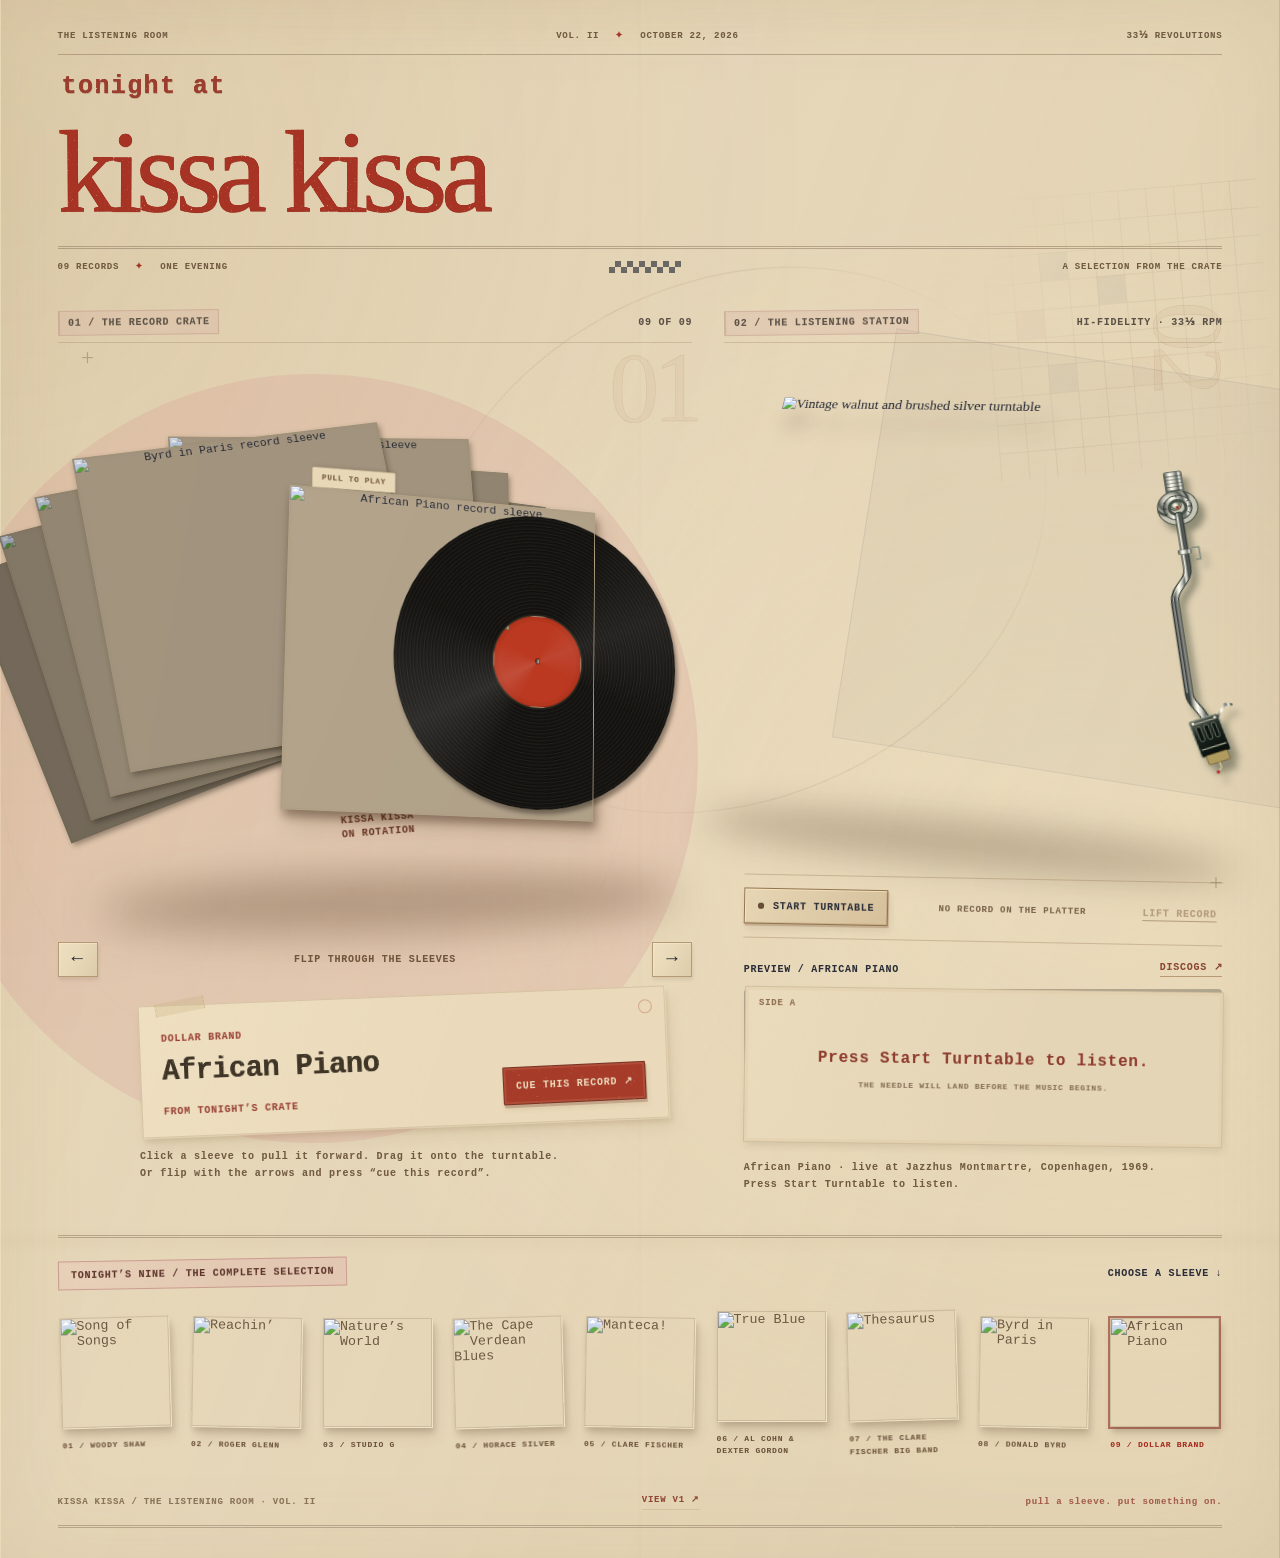
==== index.html @ 274b217c "Add files via upload" ====
<!doctype html>
<html lang="en"><head><meta charset="utf-8"><meta name="viewport" content="width=device-width,initial-scale=1"><meta name="description" content="Dig through tonight’s records at Kissa Kissa. Pick a sleeve, cue the turntable, and listen."><title>Tonight at Kissa Kissa — Volume II</title><style>
@font-face{font-family:Kissa;src:url('assets/heading.otf')}*{box-sizing:border-box}[hidden]{display:none!important}body{margin:0;background:#e9dfcb;color:#3b2e22;font-family:Georgia,serif;overflow-x:hidden}body:before{content:'';position:fixed;inset:0;z-index:100;pointer-events:none;opacity:.16;background-image:url("data:image/svg+xml,%3Csvg xmlns='http://www.w3.org/2000/svg' width='180' height='180'%3E%3Cfilter id='n'%3E%3CfeTurbulence type='fractalNoise' baseFrequency='.75' numOctaves='3' stitchTiles='stitch'/%3E%3C/filter%3E%3Cpath d='M0 0h180v180H0z' filter='url(%23n)' opacity='.5'/%3E%3C/svg%3E")}main{max-width:1600px;margin:auto;padding:28px 4.5vw 25px;background:radial-gradient(ellipse at 80% 20%,#ffedc04d,transparent 60%)}header{display:flex;justify-content:space-between;align-items:flex-end;padding-bottom:20px;border-bottom:1px solid #aa9778}h1{font-family:Kissa,'Arial Narrow',sans-serif;font-weight:400;font-size:clamp(52px,7.8vw,126px);line-height:.86;letter-spacing:-3px;margin:0;color:#bc2315}header small{text-align:right;line-height:1.9;margin-bottom:2px}.mono,small,button,a{font-family:'Courier New',monospace}small,.eyebrow{font-size:10px;letter-spacing:1.7px;text-transform:uppercase}button{cursor:pointer;color:inherit}button:disabled{cursor:wait;opacity:.55}button:focus-visible,a:focus-visible{outline:2px solid #bc2315;outline-offset:5px}.label{display:flex;justify-content:space-between;align-items:center;font:10px 'Courier New';letter-spacing:1.5px;color:#7b644b}.scene{display:grid;grid-template-columns:1.08fr 1fr;gap:5%;padding-top:28px;align-items:start}.crate-column{min-width:0}.crate-stage{position:relative;width:100%;aspect-ratio:1.23;margin-top:56px;perspective:1200px;isolation:isolate;touch-action:pan-y}.crate-stage:after{content:'';position:absolute;left:3%;right:3%;bottom:2%;height:8%;background:#3e250e55;border-radius:50%;filter:blur(17px);z-index:-1}.crate-body,.crate-front{position:absolute;bottom:0;width:100%;height:auto;display:block;pointer-events:none;user-select:none}.crate-body{z-index:0}.crate-front{z-index:40;clip-path:polygon(0 0,4% 0,9% 56%,91% 56%,96% 0,100% 0,100% 100%,0 100%)}.crate-label{position:absolute;z-index:41;bottom:14.5%;left:39%;width:22%;text-align:center;font:clamp(6px,.65vw,10px)/1.5 'Courier New';letter-spacing:1.4px;pointer-events:none;color:#4c3521;transform:rotate(-.3deg)}.sleeve{position:absolute;top:3%;left:21%;width:58%;aspect-ratio:1;border:0;padding:0;background:#b3a38b;box-shadow:3px 5px 10px #24160770;transform-origin:50% 95%;transition:transform .6s cubic-bezier(.2,.7,.2,1),filter .45s;transform-style:preserve-3d;will-change:transform;touch-action:pan-y;user-select:none}.sleeve>img{display:block;width:100%;height:100%;object-fit:cover;border:1px solid #b9aa8b;pointer-events:none;-webkit-user-drag:none}.sleeve:after{content:'';position:absolute;inset:0;pointer-events:none;background:linear-gradient(110deg,#fff2,transparent 28%,#0001);box-shadow:inset 0 0 0 2px #cbb99940}.sleeve.current{cursor:grab}.sleeve.current:active{cursor:grabbing}.sleeve .pull-tab{position:absolute;top:-24px;left:8%;background:#ece0c4;padding:6px 13px 5px;border-radius:2px 2px 0 0;font:9px 'Courier New';letter-spacing:2px;box-shadow:1px -2px 3px #533a2020;z-index:-1}.sleeve:not(.current) .pull-tab{display:none}.sleeve.current:hover{filter:brightness(1.05)!important}.browse-controls{display:flex;justify-content:space-between;align-items:center;margin-top:17px;border-bottom:1px solid #b7a383;padding-bottom:16px}.arrow{border:1px solid #ac9674;background:transparent;padding:8px 15px;font-size:18px;line-height:1}.arrow:hover{color:#bd2819;border-color:#bd2819;background:#f3e8d2}.browse-controls span{font:10px 'Courier New';letter-spacing:1.4px}.crate-info{display:grid;grid-template-columns:1fr auto;gap:15px;padding-top:16px}.crate-info h2{font-weight:400;font-size:clamp(23px,2.4vw,37px);line-height:1.05;margin:7px 0 8px}.crate-info small{color:#9a2f1f}.cue{align-self:center;background:#b62a1b;color:#f6e8d0;border:1px solid #992114;padding:13px 16px;box-shadow:1px 3px 3px #7c351b25;font-size:10px;letter-spacing:1px;white-space:nowrap}.cue:hover{background:#922214;transform:translateY(-1px)}.hint{font:10px/1.7 'Courier New';color:#8a7355;margin:14px 0 0}.deck-column{padding-top:0;min-width:0}.deck{position:relative;aspect-ratio:1;margin-top:20px;isolation:isolate;transition:filter .25s}.deck-body{position:absolute;inset:0;width:100%;height:100%;object-fit:contain;pointer-events:none;filter:drop-shadow(8px 17px 12px #3d281c40);user-select:none}.deck.drop-target{filter:drop-shadow(0 0 12px #c77a3980)}.deck.drop-target:after{content:'RELEASE TO CUE';position:absolute;inset:43% 22% auto;background:#eee1c8e6;color:#a1281c;padding:15px;text-align:center;font:12px monospace;z-index:20;border:1px solid #b88040}.deck-disc{position:absolute;left:11.2%;top:12.5%;width:66.4%;aspect-ratio:1;border-radius:50%;z-index:2;opacity:0;transition:opacity .3s}.vinyl{width:100%;height:100%;border-radius:50%;position:relative;display:grid;place-items:center;background:repeating-radial-gradient(circle,#11100e 0,#171613 1px,#0d0c0a 2px,#24221d 3px,#141311 4px);box-shadow:0 1px 2px #000b,inset 0 0 0 2px #3b3932}.vinyl:before{content:'';position:absolute;inset:0;border-radius:50%;background:conic-gradient(from 25deg,transparent,#ffffff12 12%,transparent 25%,transparent 50%,#ffffff1c 60%,transparent 75%);pointer-events:none;z-index:2}.vinyl:after{content:'';position:absolute;left:49.3%;top:49.3%;width:1.4%;height:1.4%;background:linear-gradient(100deg,#222,#e8dfca);border-radius:50%;box-shadow:0 0 0 1px #0007;z-index:4}.record-label{width:31%;height:31%;border-radius:50%;overflow:hidden;position:relative;display:grid;place-items:center;background:#bd3921;box-shadow:0 0 0 1px #bca87540}.record-label img{width:100%;height:100%;object-fit:cover;filter:sepia(.15) saturate(.8)}.record-label:after{content:'';position:absolute;inset:0;border-radius:50%;box-shadow:inset 0 0 0 6px #d4b78a33,inset 0 0 0 1px #c5b190}.rotor{animation:turn 1.8s linear infinite;animation-play-state:paused}.spinning .rotor{animation-play-state:running}.tonearm{position:absolute;left:83.2%;top:23.4%;width:5%;height:58%;z-index:5;transform-origin:50% 4%;transform:rotate(-11deg);transition:transform 1s cubic-bezier(.3,.1,.2,1);pointer-events:none;filter:drop-shadow(3px 5px 2px #25190f50)}.tonearm.engaged{transform:rotate(24deg)}.arm-pivot{position:absolute;left:-25%;top:-1%;width:150%;aspect-ratio:1;border-radius:50%;background:radial-gradient(circle at 35% 25%,#f5f2e5,#6a6861 50%,#c2bbac 65%,#53514b 70%);box-shadow:1px 2px 3px #0007;z-index:2}.arm-shaft{position:absolute;left:38%;top:3%;width:26%;height:80%;border-radius:8px;background:linear-gradient(90deg,#66645b,#efecdf 35%,#a7a193 70%,#59564e);transform:rotate(-1deg);box-shadow:0 0 0 1px #847c6c}.arm-head{position:absolute;left:9%;top:77%;width:90%;height:15%;background:linear-gradient(90deg,#262723,#42433b,#181b17);border-radius:2px;transform:rotate(10deg);border-bottom:4px solid #b89949;box-shadow:1px 2px 2px #0005}.arm-head:after{content:'';position:absolute;right:-50%;top:15%;width:140%;height:2px;background:#9c9a8b;transform:rotate(-25deg)}.deck-controls{display:flex;align-items:center;justify-content:space-between;border-top:1px solid #b7a383;border-bottom:1px solid #b7a383;padding:12px 0;margin-top:-24px;position:relative;z-index:10;gap:12px}.power-button{display:flex;align-items:center;gap:9px;background:#e4d5b8;border:1px solid #ac9674;padding:9px 12px;font-size:10px;letter-spacing:1px}.power-button:hover{background:#f4e9d5}.power-light{width:6px;height:6px;border-radius:50%;background:#70533a;box-shadow:inset 0 0 2px #2d1a0b}.spinning+.deck-controls .power-light,.power-button[aria-pressed=true] .power-light{background:#e9a333;box-shadow:0 0 9px #f69f32}.deck-controls small{font-size:9px;color:#7b644b}.lift{border:0;background:none;text-decoration:underline;text-underline-offset:4px;font-size:10px;color:#8b6b4e}.on-deck{display:flex;justify-content:space-between;align-items:center;padding:15px 0 9px;gap:10px}.on-deck span{font:10px 'Courier New';letter-spacing:1px}.on-deck a{font-size:9px;color:#8b4630;text-decoration:none;border-bottom:1px solid #b79a74;padding-bottom:3px}.player{min-height:152px}.player iframe{width:100%;height:152px;border:0;border-radius:12px;background:#292827;box-shadow:2px 4px 9px #5c43241a}.empty-player{padding:20px;background:#f3e9d4;border:1px solid #c8b593;font:11px/1.8 monospace;min-height:152px;display:flex;align-items:center}.empty-player a{color:#a42f1e}.shelf{border-top:1px solid #b7a383;margin-top:28px;padding-top:19px}.shelf-header{display:flex;justify-content:space-between;margin-bottom:20px}.thumbnails{display:grid;grid-template-columns:repeat(9,1fr);gap:18px}.thumb{border:0;padding:0;background:none;text-align:left;transition:transform .3s;color:#6d573d;min-width:0}.thumb:hover{transform:translateY(-6px) rotate(-2deg)}.thumb img{width:100%;aspect-ratio:1;object-fit:cover;box-shadow:2px 4px 6px #36220f3b;display:block;filter:saturate(.85);transition:box-shadow .2s,filter .2s}.thumb[aria-pressed=true] img{box-shadow:0 0 0 2px #b52a1b,3px 5px 7px #36220f40;filter:saturate(1)}.thumb small{font-size:8px;letter-spacing:.5px;line-height:1.5;display:block;margin-top:10px}.thumb[aria-pressed=true] small{color:#a7291b}footer{display:flex;justify-content:space-between;padding-top:26px;color:#8b7458;font:9px 'Courier New';letter-spacing:1px}.flight-disc{transform-origin:top left;position:fixed;z-index:150;pointer-events:none}.drag-ghost{position:fixed;pointer-events:none;z-index:150;box-shadow:8px 15px 24px #35220e55;transform:rotate(-8deg);opacity:.9}.drag-ghost img{display:block;width:100%;height:100%;object-fit:cover}@keyframes turn{to{transform:rotate(360deg)}}@media(min-width:1700px){main{padding-left:65px;padding-right:65px}}@media(max-width:900px){main{padding:24px 5vw}header small{display:none}h1{font-size:clamp(50px,10vw,90px);letter-spacing:-1px}.scene{gap:4%}.crate-info{grid-template-columns:1fr}.cue{justify-self:start;padding:10px}.deck-controls{margin-top:-10px;flex-wrap:wrap}.thumbnails{gap:11px}.thumb small{font-size:7px}.hint{font-size:9px}.on-deck{flex-wrap:wrap}.label{font-size:8px}}@media(max-width:620px){.scene{grid-template-columns:1fr;padding-top:23px;gap:30px}.crate-stage{margin-top:45px;aspect-ratio:1.3}.crate-info{grid-template-columns:1fr auto;align-items:center}.crate-info h2{font-size:27px}.deck{max-width:500px;margin:12px auto 0}.deck-controls{margin-top:-20px}.thumbnails{display:flex;overflow-x:auto;padding:3px 3px 15px;scrollbar-color:#a78c65 transparent;gap:14px}.thumb{min-width:95px;flex:0 0 95px}.thumb small{font-size:8px}h1{font-size:clamp(50px,12.5vw,78px);line-height:1;letter-spacing:-1.3px}.shelf{margin-top:24px}.crate-label{font-size:7px}.tonearm{width:5%}.on-deck{padding-top:18px}.player{min-height:152px}footer{font-size:8px;gap:20px}.shelf-header small{font-size:8px}.cue{font-size:9px;padding:12px}}
@media(prefers-reduced-motion:reduce){*{scroll-behavior:auto!important;transition:none!important}.rotor{animation:none}.sleeve{will-change:auto}}
</style><link rel="stylesheet" href="flair.css"><link rel="stylesheet" href="volume-ii.css"></head><body><svg width="0" height="0" aria-hidden="true" focusable="false" style="position:absolute;overflow:hidden"><defs><filter id="worn-ink" x="-3%" y="-8%" width="106%" height="116%" color-interpolation-filters="sRGB"><feTurbulence type="fractalNoise" baseFrequency=".86" numOctaves="3" seed="27" result="noise"/><feColorMatrix in="noise" type="matrix" values="0 0 0 0 0 0 0 0 0 0 0 0 0 0 0 .333 .333 .333 0 0" result="alpha"/><feComponentTransfer in="alpha" result="wear"><feFuncA type="linear" slope="5" intercept="-3.12"/></feComponentTransfer><feComposite in="SourceGraphic" in2="wear" operator="out" result="printed"/><feDisplacementMap in="printed" in2="noise" scale=".12" xChannelSelector="R" yChannelSelector="G"/></filter><filter id="pressed-lettering" x="-4%" y="-12%" width="108%" height="124%" color-interpolation-filters="sRGB"><feTurbulence type="fractalNoise" baseFrequency=".035 .16" numOctaves="3" seed="12" result="edge"/><feMorphology in="SourceGraphic" operator="dilate" radius=".23" result="heavy"/><feDisplacementMap in="heavy" in2="edge" scale="1.1" xChannelSelector="R" yChannelSelector="G" result="pressed"/><feTurbulence type="fractalNoise" baseFrequency=".78" numOctaves="3" seed="21" result="grain"/><feColorMatrix in="grain" type="matrix" values="0 0 0 0 0 0 0 0 0 0 0 0 0 0 0 .333 .333 .333 0 0"/><feComponentTransfer result="wear"><feFuncA type="linear" slope="6" intercept="-3.5"/></feComponentTransfer><feComposite in="pressed" in2="wear" operator="out" result="ink"/><feGaussianBlur in="ink" stdDeviation=".26" result="bleed"/><feMerge><feMergeNode in="bleed"/><feMergeNode in="ink"/></feMerge></filter><filter id="soft-ink" x="-3%" y="-8%" width="106%" height="116%" color-interpolation-filters="sRGB"><feTurbulence type="fractalNoise" baseFrequency=".72" numOctaves="2" seed="14" result="noise"/><feColorMatrix in="noise" type="matrix" values="0 0 0 0 0 0 0 0 0 0 0 0 0 0 0 .333 .333 .333 0 0" result="alpha"/><feComponentTransfer in="alpha" result="wear"><feFuncA type="linear" slope="4" intercept="-2.6"/></feComponentTransfer><feComposite in="SourceGraphic" in2="wear" operator="out"/></filter></defs></svg><main><div class="edition-line"><span>THE LISTENING ROOM</span><span>VOL. II <i>✦</i> OCTOBER 22, 2026</span><span>33⅓ REVOLUTIONS</span></div><header><div class="masthead"><span class="tonight">tonight at</span><h1 aria-label="kissa kissa"><span class="ink-word"><i>k</i><i>i</i><i>s</i><i>s</i><i>a</i></span> <span class="ink-word"><i>k</i><i>i</i><i>s</i><i>s</i><i>a</i></span></h1></div></header><div class="issue-line"><span>09 RECORDS <i>✦</i> ONE EVENING</span><span class="checkers" aria-hidden="true"></span><span>A SELECTION FROM THE CRATE</span></div><section class="scene"><div class="printed-geometry" aria-hidden="true"><div class="rose-disc"></div><div class="ink-square"></div><div class="crossword"></div><div class="orbital-line"></div><span class="crosshair crosshair-one">+</span><span class="crosshair crosshair-two">+</span></div><div class="crate-column"><span class="figure-number" aria-hidden="true">01</span><div class="label"><span>01 / THE RECORD CRATE</span><span id="count">09 OF 09</span></div><div class="crate-stage" id="crate" aria-label="Interactive crate of tonight's records"><img class="crate-body" src="assets/crate.png" alt="" draggable="false"><div id="sleeves"></div><img class="crate-front" src="assets/crate.png" alt="" draggable="false"><span class="crate-label">KISSA KISSA<br>ON ROTATION</span></div><div class="browse-controls"><button class="arrow" id="prev" aria-label="Previous record">←</button><span>FLIP THROUGH THE SLEEVES</span><button class="arrow" id="next" aria-label="Next record">→</button></div><article class="crate-info" aria-live="polite"><div><small id="artist"></small><h2 id="title"></h2><small id="tag"></small></div><button class="cue" id="cue">CUE THIS RECORD ↗</button></article><p class="hint">Click a sleeve to pull it forward. Drag it onto the turntable.<br>Or flip with the arrows and press “cue this record”.</p></div><div class="deck-column"><span class="figure-number" aria-hidden="true">02</span><div class="label"><span>02 / THE LISTENING STATION</span><span>HI-FIDELITY · 33⅓ RPM</span></div><div class="deck" id="deck" aria-label="Turntable drop area"><img class="deck-body" src="assets/turntable.png" alt="Vintage walnut and brushed silver turntable" draggable="false"><div class="deck-disc" id="deck-disc"><div class="vinyl rotor"><div class="record-label"><img id="disc-label" src="assets/8.jpg" alt=""></div></div></div><div class="tonearm" id="arm" aria-hidden="true"><div class="arm-assembly" id="arm-assembly"><svg viewBox="0 0 120 580" xmlns="http://www.w3.org/2000/svg" focusable="false"><defs><linearGradient id="chrome"><stop stop-color="#3e4546"/><stop offset=".16" stop-color="#aaa99c"/><stop offset=".33" stop-color="#fffcef"/><stop offset=".5" stop-color="#d4d1c1"/><stop offset=".72" stop-color="#666f6d"/><stop offset=".85" stop-color="#f1eee0"/><stop offset="1" stop-color="#535954"/></linearGradient><radialGradient id="gimbal" cx="35%" cy="28%"><stop stop-color="#fffeee"/><stop offset=".35" stop-color="#c9c7b5"/><stop offset=".6" stop-color="#59605a"/><stop offset=".75" stop-color="#a4a795"/><stop offset=".85" stop-color="#373e38"/><stop offset="1" stop-color="#c4c2af"/></radialGradient><linearGradient id="shell" x2=".2" y2="1"><stop stop-color="#6d7466"/><stop offset=".4" stop-color="#242d27"/><stop offset="1" stop-color="#101812"/></linearGradient></defs><g><rect x="43" y="-58" width="34" height="66" rx="5" fill="url(#chrome)" stroke="#686e64" stroke-width="2"/><path d="M44-48h32M44-40h32M44-32h32M44-24h32M44-16h32" stroke="#404a41" stroke-width="2" opacity=".6"/><circle cx="60" cy="23" r="38" fill="url(#gimbal)" stroke="#4c5549" stroke-width="2"/><circle cx="60" cy="23" r="27" fill="url(#chrome)" stroke="#454b42" stroke-width="2"/><circle cx="60" cy="23" r="19" fill="#485345"/><circle cx="60" cy="23" r="13" fill="url(#gimbal)"/><path d="M34 9l5 3M32 23h7M35 37l5-3M60-5v6M83 9l-5 3M87 23h-7M83 38l-6-4" stroke="#232f26" stroke-width="1.5"/><circle cx="60" cy="23" r="4" fill="#a33b2a" stroke="#d8af6e"/><path d="M60 40 V155 C60 184 28 192 28 223 V405 C28 428 50 435 50 460" fill="none" stroke="#303c35" stroke-width="15" stroke-linecap="round"/><path d="M60 40 V155 C60 184 28 192 28 223 V405 C28 428 50 435 50 460" fill="none" stroke="url(#chrome)" stroke-width="11" stroke-linecap="round"/><path d="M57 44 V153 C57 182 25 190 25 222 V402" fill="none" stroke="#fffce7" stroke-width="1.5" opacity=".85"/><rect x="48" y="115" width="24" height="10" rx="3" fill="url(#chrome)" stroke="#4e584d"/><path d="M72 113h15v26h-9" fill="none" stroke="#828c7b" stroke-width="3"/><g transform="rotate(-12 50 480)"><rect x="25" y="451" width="52" height="69" rx="4" fill="url(#shell)" stroke="#91977f" stroke-width="2"/><path d="M29 458h44M29 506h44" stroke="#adb09a" stroke-width="2"/><rect x="33" y="464" width="8" height="28" rx="4" fill="#111b16" stroke="#9da38d"/><rect x="47" y="464" width="8" height="28" rx="4" fill="#111b16" stroke="#9da38d"/><rect x="61" y="464" width="7" height="28" rx="3.5" fill="#111b16" stroke="#9da38d"/><circle cx="31" cy="456" r="2.5" fill="#e7e3ca"/><circle cx="71" cy="456" r="2.5" fill="#e7e3ca"/><path d="M76 457l20-18 10 4" stroke="url(#chrome)" stroke-width="5" stroke-linecap="round" fill="none"/><rect x="32" y="518" width="38" height="17" rx="2" fill="#b39a53" stroke="#675624"/><path d="M50 535v10l-8 6" stroke="#ddca89" stroke-width="2" fill="none"/><circle class="stylus" cx="42" cy="551" r="3" fill="#c82f32"/></g></g></svg></div></div></div><div class="deck-controls"><button class="power-button" id="power" aria-pressed="false"><span class="power-light"></span><span id="power-text">START TURNTABLE</span></button><small id="status" role="status">NO RECORD ON THE PLATTER</small><button class="lift" id="lift" disabled>LIFT RECORD</button></div><div class="on-deck"><span id="on-deck">PREVIEW / AFRICAN PIANO</span><a id="discogs" target="_blank" rel="noopener">DISCOGS ↗</a></div><div class="player" id="player-wrap"><div class="player-gate" id="player-gate"><p class="gate-instruction" id="gate-instruction">Press Start Turntable to listen.</p><small>THE NEEDLE WILL LAND BEFORE THE MUSIC BEGINS.</small></div><div id="spotify-host" inert></div><div class="empty-player" id="no-player" hidden></div></div><p class="hint" id="player-note">Lower the needle to listen.</p></div></section><section class="shelf"><div class="shelf-header"><small>TONIGHT’S NINE / THE COMPLETE SELECTION</small><small>CHOOSE A SLEEVE ↓</small></div><div class="thumbnails" id="thumbnails" aria-label="All tonight's records"></div></section><footer><span>KISSA KISSA / THE LISTENING ROOM · VOL. II</span><a href="v1/">VIEW V1 ↗</a><span>PULL A SLEEVE. PUT SOMETHING ON.</span></footer></main>
<script src="records.js"></script><script src="app.js"></script><script src="https://open.spotify.com/embed/iframe-api/v1" async></script></body></html>
---- flair.css ----
@font-face{font-family:Masthead;src:url('assets/masthead.otf')}@font-face{font-family:Editorial;src:url('assets/editorial.otf')}:root{--ink:#252e3a;--paper:#eee5ce;--pink:#d97b87;--red:#ac2d20}body{background:var(--paper);color:var(--ink)}main{background:radial-gradient(ellipse at 5% 15%,#d97b8708,transparent 45%),radial-gradient(ellipse at 90% 20%,#fff5dc70,transparent 60%)}.edition-line,.issue-line{display:flex;justify-content:space-between;align-items:center;font:9px 'Courier New';letter-spacing:1.7px;color:#5b5146;gap:15px}.edition-line{padding:3px 0 12px;border-bottom:3px double #716451}.edition-line i,.issue-line i{font-style:normal;color:var(--red);margin:0 10px}.masthead{flex:1;min-width:0}.tonight{display:block;font:clamp(18px,2.4vw,31px) Editorial,Georgia,serif;letter-spacing:2px;margin:0 0 6px 4px;color:var(--ink)}header{padding:18px 0 20px;align-items:center;border-bottom:3px double #716451;gap:20px}h1{font-family:Masthead,Georgia,serif;font-size:clamp(60px,8.9vw,140px);line-height:.83;font-weight:400;letter-spacing:-5px;text-transform:uppercase;color:var(--red);-webkit-text-stroke:.65px var(--ink);paint-order:stroke fill;text-shadow:1.4px 1.4px 0 #eee5ce,2px 2px 0 #4e41344d;transform:scaleX(.96);transform-origin:left;white-space:nowrap;margin:0}.edition-stamp{border:1px solid #af5145;width:110px;height:110px;border-radius:50%;flex-shrink:0;text-align:center;display:flex;align-items:center;justify-content:center;flex-direction:column;color:#a33f35;transform:rotate(9deg);outline:1px dashed #af51456b;outline-offset:-5px;box-shadow:inset 0 0 0 9px #d97b870b}.edition-stamp>span{font:16px/1.1 Masthead;letter-spacing:1px}.edition-stamp>b{font-size:23px;line-height:1.1;font-weight:400}.edition-stamp>small{font-size:7px;letter-spacing:.6px}.issue-line{padding-top:10px}.checkers{width:66px;height:12px;flex:none;background:conic-gradient(var(--ink) 25%,transparent 0 50%,var(--ink) 0 75%,transparent 0) 0 0/12px 12px;opacity:.75}.label{color:#5b5146;padding:7px 0;border-bottom:1px solid #b7a383}.label>span:first-child{padding:4px 7px;background:#d97b8730;border-left:2px solid var(--red);font-size:9px}.scene{padding-top:20px}.crate-stage{margin-top:54px}.crate-info h2{font-family:Editorial,Georgia,serif;font-size:clamp(27px,2.5vw,41px);line-height:1.1}.crate-info small{color:#9b3f35}.cue{background:var(--red);border:1px solid #6e291f;box-shadow:inset 0 0 0 3px #e5b9a51a,2px 3px 0 #6e291f20;letter-spacing:1.3px}.arrow{background:#f2e9d5;border:1px solid #87755f;box-shadow:1px 2px 0 #73604922}.browse-controls span{font-size:9px}.power-button{background:#e4d7bb;border-color:#9b876c;box-shadow:inset 0 0 0 2px #f5ead34d,1px 2px 0 #3c302b18;min-height:35px}.power-button[aria-pressed=true]{background:#ded5bb;box-shadow:inset 1px 2px 3px #5d4d2c33}.deck-controls{margin-top:-13px}.on-deck{padding-top:19px}.tonearm{left:79.7%;top:23.4%;width:12%;height:58%;transform-origin:50% 4%;transform:rotate(-11deg);transition:none;filter:none;will-change:transform}.tonearm svg{display:block;width:100%;height:100%;overflow:visible}.arm-assembly{width:100%;height:100%;transform:translateY(-7px);filter:drop-shadow(5px 9px 3px #17231965)}.tonearm.engaged{transform:rotate(24deg)}.tonearm.landed .arm-assembly{transform:translateY(0);filter:drop-shadow(1px 2px 1px #19231875)}.tonearm.landed .stylus{filter:drop-shadow(0 0 2px #ff5f39)}.player{position:relative}.player-gate{position:absolute;inset:0;z-index:3;display:flex;flex-direction:column;justify-content:center;align-items:center;gap:12px;border:1px solid #bba384;border-radius:4px;background:linear-gradient(110deg,#ede3cceF,#e9dcc2f5);box-shadow:inset 0 0 35px #b8925d10}.player-gate:before{content:'SIDE A';position:absolute;top:11px;left:13px;font:9px 'Courier New';letter-spacing:2px;color:#8d6a4d}.player-gate button{border:0;border-top:1px solid #a4564b;border-bottom:1px solid #a4564b;background:transparent;color:#9f392d;padding:12px 18px;font:12px 'Courier New';letter-spacing:1.7px}.player-gate button:hover{background:#d97b8720}.player-gate button span{margin:0 8px}.player-gate small{font-size:8px;color:#7d6750;letter-spacing:1px;text-align:center;padding:0 10px}#spotify-host[inert]{opacity:.28}.shelf-header{font-family:Masthead}.shelf-header>small:first-child{padding:7px 10px;color:#292f39;background:#d97b873d;border:1px solid #ba727b50;transform:rotate(-.6deg)}.shelf-header>small:last-child{align-self:center}.shelf{border-top:3px double #8b785e}.thumb small{color:#5c4e3e}.thumb[aria-pressed=true] img{box-shadow:0 0 0 2px var(--red),3px 5px 7px #36220f40}.hint{color:#7a6653}.empty-player{background:#ebdcc3}footer{border-bottom:3px double #8b785e;padding-bottom:15px}footer>span:last-child{font-family:Editorial;font-size:14px;letter-spacing:.3px;text-transform:lowercase;color:#a84b40}.deck[data-phase=landing] .power-light{background:#e9a333;box-shadow:0 0 9px #f69f32}.deck[data-phase=loading]:after{content:'CUING SIDE A';position:absolute;bottom:15%;right:8%;font:8px 'Courier New';letter-spacing:1px;background:#d7c6a4d9;padding:6px}.deck-disc{transition:none}.player iframe{border-radius:4px}.edition-line,.issue-line,.tonight,h1{-webkit-user-select:none;user-select:none}@media(max-width:1100px){h1{font-size:8.6vw;letter-spacing:-4px}.edition-stamp{width:90px;height:90px}.edition-stamp>span{font-size:13px}.edition-stamp>small{font-size:6px}}@media(max-width:900px){header{gap:12px}h1{font-size:8.6vw;letter-spacing:-3px}.edition-stamp{width:74px;height:74px}.edition-stamp>span{font-size:11px}.edition-stamp>b{font-size:18px}.edition-stamp>small{font-size:5px}.tonight{font-size:23px}.edition-line,.issue-line{font-size:8px;letter-spacing:1px}.issue-line .checkers{width:42px}.edition-line>span:last-child{display:none}.deck-controls{margin-top:-6px}.label>span:first-child{font-size:8px}}@media(max-width:620px){main{padding-top:15px}header{padding:17px 0 18px;gap:0}h1{font-size:11.25vw;letter-spacing:-2.8px}.edition-stamp{display:none}.tonight{font-size:25px;margin-bottom:10px}.issue-line{font-size:7px;letter-spacing:.5px;gap:8px}.issue-line .checkers{width:30px;height:10px;background-size:10px 10px}.edition-line{font-size:7px}.edition-line i{margin:0 3px}.crate-info h2{font-size:31px}.tonearm{width:12%}.deck-controls{margin-top:-15px}footer>span:last-child{font-size:12px}.scene{padding-top:13px}.player-gate small{font-size:7px}.shelf-header>small:first-child{font-size:7px;padding:7px}.shelf-header>small:last-child{font-size:7px}}
@media(prefers-reduced-motion:reduce){.tonearm{will-change:auto}}

/* Paper stock, absorbed ink, and the small shadows of separate physical pieces. */
:root{--paper:#e9ddc3;--ink:#2e302e;--red:#a93827}body{background:#d9c8a8}body:before{background-image:url('assets/paper-fibers.svg');background-size:768px 768px;opacity:.7;mix-blend-mode:multiply}main{position:relative;isolation:isolate;min-height:100vh;background-color:var(--paper);background-image:radial-gradient(ellipse at 0% 0%,#8a673b12,transparent 40%),radial-gradient(ellipse at 100% 75%,#85643b16,transparent 45%),linear-gradient(105deg,#fff9e124,transparent 28%,#a8824f06 50%,transparent 70%),url('assets/paper-fibers.svg');background-size:auto,auto,auto,768px 768px;box-shadow:inset 0 0 75px #8e6b3820,inset 1px 0 #fff4d4b3,inset -1px 0 #74553320,0 14px 45px #412c1530}main:before{content:'';position:absolute;inset:0;z-index:-1;pointer-events:none;background:linear-gradient(90deg,transparent 49.8%,#9e7b4610 50%,#fff7dd12 50.15%,transparent 50.5%),radial-gradient(ellipse 70% 2% at 30% 0%,#70502714,transparent 90%);opacity:.7}header{position:relative;padding-bottom:25px}h1{color:var(--red);filter:url('#worn-ink');-webkit-text-stroke:.5px #443327;text-shadow:.65px .8px 0 #d7c49e,-.4px -.3px 0 #79432d45;letter-spacing:-4px}header:after{content:'';position:absolute;bottom:-2px;left:0;right:0;height:5px;background-image:url('assets/paper-fibers.svg');mix-blend-mode:multiply;pointer-events:none}.tonight{filter:url('#soft-ink');color:#39352d;text-shadow:.4px .5px #694f2b2b}.edition-line,.issue-line,.label,.browse-controls>span,.crate-info small,.crate-info h2,.hint,.on-deck,.shelf-header small,.thumb small,footer{filter:url('#soft-ink')}.edition-line,.issue-line{color:#5f4c36}.checkers{opacity:.82;filter:url('#worn-ink')}.label{border-bottom-color:#9b815c66}.label>span:first-child{position:relative;background:#ca738032;border:1px solid #a65a6666;border-left:2px solid #a33f31;transform:rotate(-.7deg);box-shadow:inset 0 0 0 2px #dec3ad44;letter-spacing:1.3px;filter:url('#worn-ink')}.crate-info{position:relative;padding:20px 15px 16px;background-color:#eee2c9;background-image:linear-gradient(115deg,#fff9e13d,transparent 60%),url('assets/paper-fibers.svg');background-size:auto,768px 768px;border:1px solid #b8a07866;border-bottom-color:#98774e80;box-shadow:0 1px 0 #fff7df66,1px 3px 3px #694a2420,2px 8px 13px #70522b0e;transform:rotate(-.35deg);margin-top:14px}.crate-info:before{content:'';position:absolute;width:45px;height:12px;top:-7px;left:20px;background:#c9ad7440;box-shadow:inset 0 0 7px #a3895522;transform:rotate(-5deg);border-left:1px dashed #a08a5b33;border-right:1px dashed #a08a5b33;pointer-events:none}.crate-info h2{color:#3e3527}.cue{position:relative;background-color:#a53d29;background-image:url('assets/paper-fibers.svg');background-size:384px 384px;border:1px solid #793325;border-radius:1px;color:#f0dec0;text-shadow:0 1px #63261688;box-shadow:inset 0 0 0 2px #d19b7433,inset 0 1px 0 #edbd8e55,inset 0 -2px 2px #5d281a55,0 2px 0 #733e2b66,1px 5px 7px #69402226;filter:url('#soft-ink');transform:rotate(-.4deg)}.cue:hover{background-color:#933420;transform:translateY(-1px) rotate(-.4deg)}.cue:active{box-shadow:inset 1px 2px 4px #54251666,0 1px 1px #4c2a1d33;transform:translateY(1px) rotate(-.4deg)}.arrow,.power-button{background-color:#e0cfac;background-image:linear-gradient(120deg,#fff4d63d,transparent 45%,#906d3720),url('assets/paper-fibers.svg');background-size:auto,384px 384px;border-color:#91734e;box-shadow:inset 1px 1px 0 #fff2c999,inset -1px -1px 1px #86633233,1px 2px 0 #8b69494d,2px 4px 6px #4a351c1f;text-shadow:0 1px #fff2d266;filter:url('#soft-ink')}.arrow:active,.power-button[aria-pressed=true]{box-shadow:inset 1px 2px 4px #76552c4d,0 1px 0 #fff1d177;transform:translateY(1px)}.browse-controls,.deck-controls{border-top-color:#9b815c66;border-bottom-color:#9b815c77}.player-gate{background-color:#e4d1ac;background-image:radial-gradient(ellipse at 70% 20%,#f8ebcc66,transparent 65%),linear-gradient(110deg,#8b62271a,transparent 30%,#fff1c622 65%),url('assets/paper-fibers.svg');background-size:auto,auto,768px 768px;border:1px solid #ae8c5c;border-radius:1px;box-shadow:inset 0 0 0 4px #d2b98c80,inset 0 0 25px #85602e1c,1px 3px 5px #5137192b;transform:rotate(.3deg)}.player-gate:before{filter:url('#worn-ink');font-weight:bold;letter-spacing:2px}.player-gate button{filter:url('#worn-ink');color:#a23f2c;border-color:#9f513b9c;text-shadow:.4px .5px #713c282e;letter-spacing:2px}.player-gate small{filter:url('#soft-ink')}.empty-player{background-image:url('assets/paper-fibers.svg');background-size:768px 768px;box-shadow:inset 0 0 20px #8c673218,1px 3px 4px #74502b18}.sleeve>img{filter:contrast(.95) saturate(.89) sepia(.07)}.sleeve:after{background-image:linear-gradient(110deg,#fff1,transparent 28%,#0001),url('assets/paper-fibers.svg');background-size:auto,512px 512px;mix-blend-mode:multiply;opacity:.7;box-shadow:inset 0 0 0 2px #b19a7055,inset 0 0 12px #49311715}.sleeve .pull-tab{background-image:url('assets/paper-fibers.svg');background-size:384px 384px;border:1px solid #b7a07966;border-bottom:0;color:#71583a;box-shadow:1px -2px 3px #533a2020}.crate-body{filter:contrast(1.04) saturate(.87) drop-shadow(0 7px 5px #3e270f25)}.crate-front{filter:contrast(1.04) saturate(.87)}.crate-label{filter:url('#worn-ink');color:#513c24;text-shadow:.35px .45px #37251144}.deck-body{filter:contrast(1.03) saturate(.8) sepia(.05) drop-shadow(7px 17px 9px #39210d45)}.deck:before{content:'';position:absolute;left:8%;right:4%;bottom:5%;height:5%;background:#39251033;filter:blur(14px);border-radius:50%;z-index:-1;pointer-events:none}.record-label:after{background-image:url('assets/paper-fibers.svg');background-size:256px 256px;mix-blend-mode:multiply}.thumb img{filter:contrast(.96) saturate(.83) sepia(.09);border:1px solid #ad967369;box-shadow:1px 1px 0 #e6d6b2,2px 5px 5px #4a311b33,4px 10px 12px #563a1614}.thumb[aria-pressed=true] img{filter:contrast(.97) saturate(.9) sepia(.05);box-shadow:0 0 0 2px #a34431b3,2px 5px 7px #39251140}.shelf-header>small:first-child{background-color:#d7a5a28c;background-image:url('assets/paper-fibers.svg');background-size:384px 384px;color:#493a30;border:1px solid #aa686477;box-shadow:inset 0 0 0 2px #e7c6b54d;filter:url('#worn-ink')}.arm-assembly svg{filter:contrast(1.06) saturate(.8)}@media(max-width:620px){h1{letter-spacing:-2.8px}.crate-info{padding:16px 12px 14px}.crate-info h2{font-size:28px}.cue{font-size:8px;padding:12px 9px}.crate-info:before{width:36px;left:15px}main{box-shadow:inset 0 0 45px #8e6b381a}.edition-line,.issue-line{filter:none}}
.label>span:first-child{filter:none}
/* Blended paper grain and a single playback control. */
body:before{opacity:.22;filter:blur(.2px)}main{box-shadow:inset 0 0 75px #8e6b3810,inset 1px 0 #fff4d480,inset -1px 0 #74553314,0 14px 45px #412c1526}main:before{opacity:.35}h1{filter:url('#soft-ink');-webkit-text-stroke:.25px #443327;text-shadow:.4px .5px 0 #d7c49e}.edition-line,.issue-line,.label,.browse-controls>span,.crate-info small,.crate-info h2,.hint,.on-deck,.shelf-header small,.thumb small,footer{filter:none}.label>span:first-child,.shelf-header>small:first-child,.crate-label{filter:url('#soft-ink')}.sleeve:after{opacity:.3}.gate-instruction{font:19px Editorial,Georgia,serif;color:#8d4132;margin:10px 0 0;text-align:center;padding:0 20px;filter:none}.player-gate small{filter:none;color:#866f54;font-size:7px}.player-gate:before{filter:none}.sleeve{transition:transform .76s cubic-bezier(.22,.61,.36,1),filter .6s ease;backface-visibility:hidden}.sleeve>img{backface-visibility:hidden}.flight-disc{will-change:transform;backface-visibility:hidden}.arm-assembly{backface-visibility:hidden}.tonearm{backface-visibility:hidden}.cue,.arrow,.power-button{filter:none}.player-gate{box-shadow:inset 0 0 0 3px #d2b98c33,inset 0 0 25px #85602e0c,1px 3px 5px #51371920}.crate-info{background-color:#eee3cd}.checkers{filter:url('#soft-ink')}@media(prefers-reduced-motion:reduce){.sleeve{transition:none}.flight-disc{will-change:auto}}
---- volume-ii.css ----
@font-face{font-family:Magazine;src:url('assets/magazine.otf')}@font-face{font-family:Numeral;src:url('assets/numeral.otf')}
:root{--paper:#eadfc9;--red:#a43123;--ink:#292d38;--rose:#ce7881}
body{background:#cebea2}main{max-width:1560px;padding:27px 4.5vw 30px;background-color:var(--paper);background-image:radial-gradient(ellipse at 85% 10%,#fff3d885,transparent 60%),radial-gradient(ellipse at 0% 70%,#93724a12,transparent 55%),url('assets/paper-fibers.svg');box-shadow:inset 0 0 100px #80613b12,0 20px 60px #49351e2e;overflow:hidden}body:before{opacity:.23;mix-blend-mode:multiply}.edition-line{border-bottom:1px solid #8b745c80;font-size:8px;padding-bottom:13px;color:#6c5946;letter-spacing:1.5px}header{padding:21px 0 21px;position:relative;border-bottom:3px double #8a735d80}.tonight{font-family:Kissa,'Arial Narrow',sans-serif;font-size:36px;color:var(--red);letter-spacing:-.5px;line-height:1;transform:rotate(-2deg);margin:0 0 7px 4px;filter:url('#soft-ink')}h1{font-family:Masthead,Georgia,serif;font-size:clamp(74px,10vw,153px);line-height:.83;letter-spacing:-6px;text-transform:lowercase;transform:none;-webkit-text-stroke:.45px #5b382c;text-shadow:.6px .8px #e7d9bd,1.25px 1.4px #5f41422b;filter:url('#soft-ink')}h1 em{font-family:Magazine,Georgia,serif;font-weight:400;font-style:normal;letter-spacing:-6px;display:inline-block;transform:translateY(3px) rotate(-1.8deg);color:#a63e31}.issue-line{padding-top:12px;font-size:8px;letter-spacing:1.5px}.checkers{width:72px;height:12px;opacity:.65}.scene{position:relative;grid-template-columns:1.12fr .88fr;gap:2.7%;padding:30px 0 0;isolation:isolate}.printed-geometry{position:absolute;inset:0;z-index:-1;pointer-events:none;overflow:visible}.rose-disc{position:absolute;left:-11%;top:11%;width:66%;aspect-ratio:1;border-radius:50%;background-color:#cc7981;background-image:url('assets/paper-fibers.svg');opacity:.17;mix-blend-mode:multiply;box-shadow:inset -3px 0 #ad68722e}.rose-disc:after{content:'';position:absolute;inset:9%;border-radius:50%;border:1px solid #8c474755}.ink-square{position:absolute;right:-12%;top:10%;width:43%;height:45%;background:#474e5b0a;transform:rotate(9deg);border:1px solid #434e5e18}.crossword{position:absolute;right:-4%;top:-9%;width:24%;aspect-ratio:1;opacity:.25;background:linear-gradient(#7e6b4b66 1px,transparent 1px) 0 0/28px 28px,linear-gradient(90deg,#7e6b4b66 1px,transparent 1px) 0 0/28px 28px;mask-image:linear-gradient(125deg,transparent 5%,#000 55%,transparent);transform:rotate(-5deg)}.crossword:after{content:'';position:absolute;left:56px;top:56px;width:28px;height:28px;background:#383c4844;box-shadow:56px 28px #383c4844,0 112px #383c4833,-28px 56px #c4777b66,84px 112px #c4777b33}.orbital-line{position:absolute;left:30%;top:1%;width:56%;height:56%;border:1px solid #92735433;border-radius:50%;transform:rotate(-27deg);mask-image:linear-gradient(90deg,transparent,#000 35%,#000 75%,transparent)}.crosshair{position:absolute;font:23px/1 'Courier New';color:#785a3e66}.crosshair-one{left:2%;top:8%}.crosshair-two{right:0;top:65%}.crate-column,.deck-column{position:relative;min-width:0}.figure-number{position:absolute;font:100px/.85 Numeral,Georgia,serif;color:#a0523a0b;pointer-events:none;top:42px;right:-5px;letter-spacing:-6px;-webkit-text-stroke:.4px #8a5c4233}.deck-column>.figure-number{right:-10px;top:0;transform:rotate(90deg)}.label{font-size:8px;position:relative;z-index:1;border-bottom-color:#9f856355;background:transparent}.label>span:first-child{background:#d6a5a136;padding:6px 8px;border-color:#b0807355;font-size:8px;letter-spacing:1.6px}.crate-stage{margin-top:43px;aspect-ratio:1.19;transform:perspective(1300px) rotateY(12deg) rotateX(5deg) rotateZ(-3.5deg);transform-origin:45% 75%;perspective:none}.crate-body{filter:contrast(1.06) saturate(.94) drop-shadow(10px 15px 8px #45290c33)}.crate-front{filter:contrast(1.06) saturate(.94)}.crate-stage:after{left:6%;right:0;bottom:-3%;height:11%;background:#3f270c4d;filter:blur(20px);transform:rotate(3deg);border-radius:50%}.sleeve{top:0;left:18%;width:57%;box-shadow:2px 4px 7px #21180d60;isolation:isolate;transition:transform .85s cubic-bezier(.22,.61,.36,1),filter .6s}.sleeve.current{box-shadow:3px 7px 10px #2e1a0c66,8px 17px 22px #30200c26}.sleeve>img{filter:contrast(.98) saturate(.95) sepia(.04)}.sleeve:after{opacity:.24;box-shadow:inset 0 0 0 1.5px #b29d7b70,inset 0 0 9px #432f1317}.sleeve>.sleeve-vinyl{display:none;position:absolute;left:34%;top:3%;width:94%;height:auto;aspect-ratio:1;z-index:-1;box-shadow:3px 5px 5px #1e170d70;transition:opacity .25s ease,transform .7s cubic-bezier(.22,.61,.36,1);pointer-events:none}.sleeve.current>.sleeve-vinyl{display:grid}.sleeve.current:hover>.sleeve-vinyl{transform:translateX(4%)}.sleeve.is-cued>.sleeve-vinyl,.sleeve.extracting>.sleeve-vinyl{opacity:0}.sleeve .pull-tab{left:7%;background-color:#e8d8b7;font-size:8px;letter-spacing:1.5px;top:-22px;z-index:2;padding:5px 10px;transform:rotate(-1deg);box-shadow:1px -2px 4px #3729151a}.crate-label{font-family:Numeral,Georgia,serif;font-size:clamp(7px,.8vw,11px);line-height:1.4;letter-spacing:1.5px;color:#6d3926}.quad-marker{position:absolute;width:0;height:0;pointer-events:none;visibility:hidden}.browse-controls{position:relative;z-index:1;padding:14px 0 12px;margin-top:9px;border-bottom:0}.browse-controls>span{font-size:8px;letter-spacing:1.9px;color:#6f553a}.arrow{padding:7px 13px;background-color:#e8d9b9;border-color:#b49b75;box-shadow:inset 1px 1px #fff3d555,1px 3px 3px #49331c18;font-size:16px}.crate-info{margin:7px 4% 0 13%;padding:21px 21px 18px;gap:12px;transform:rotate(-2.3deg);background-color:#eee0c2;box-shadow:1px 1px #f7ebd366,2px 4px 5px #75552d26,5px 11px 14px #6b4d2412;border:1px solid #b7a17c66;min-height:125px}.crate-info:after{content:'';position:absolute;right:12px;top:12px;width:12px;height:12px;border:1px solid #aa4b3b55;border-radius:50%;box-shadow:inset 0 0 0 2px #e8d7b7;pointer-events:none}.crate-info:before{width:48px;height:13px;left:16px;top:-6px;background:#c5af7b45;transform:rotate(-9deg);box-shadow:none}.crate-info small{font-size:8px;letter-spacing:1.5px}.crate-info h2{font:clamp(25px,2.5vw,38px)/1.1 Editorial,Georgia,serif;margin-top:8px;margin-bottom:10px}.cue{font-size:8px;letter-spacing:1.1px;padding:12px 11px;background-color:#a63b29;align-self:end;box-shadow:inset 0 0 0 2px #d3987633,1px 3px 0 #743f2c44,2px 5px 5px #6940221a}.crate-column>.hint{margin-left:13%;margin-top:19px;font-size:9px;line-height:1.8;max-width:75%}.deck-column{padding-top:0}.deck{margin-top:12px;transform:perspective(1100px) rotateX(25deg) rotateY(-10deg) rotateZ(8deg);transform-origin:45% 50%;margin-left:-1%;width:105%;isolation:isolate}.deck-body{filter:contrast(1.04) saturate(.93) drop-shadow(13px 24px 12px #35210d50)}.deck:before{left:4%;right:1%;bottom:3%;height:8%;filter:blur(16px);background:#38230d40}.deck:after{pointer-events:none}.tonearm{filter:none}.deck-controls{position:relative;display:flex;flex-wrap:wrap;gap:10px;margin:0 0 0 4%;padding:13px 0;border-top:1px solid #9c815c66;border-bottom:1px solid #9c815c66;transform:rotate(1.1deg)}.power-button{font-size:9px;letter-spacing:1px;padding:11px 12px;min-height:36px;background-color:#dfcca9;box-shadow:inset 1px 1px #fff0c999,inset -1px -1px #8b6b3e33,1px 2px #8b69494d,2px 5px 7px #4a351c1a}.deck-controls small{font-size:8px;letter-spacing:1px}.lift{font-size:8px}.on-deck{padding:19px 0 12px;margin-left:4%;font-size:9px;gap:15px}.on-deck span{font-size:9px}.on-deck a{font-size:8px}.player{margin-left:4%;min-height:152px}.player-gate{background-color:#e7d9bd;background-image:radial-gradient(ellipse at 80% 20%,#f8ebcc66,transparent 65%),url('assets/paper-fibers.svg');border-color:#b6a18077;box-shadow:inset 0 0 0 3px #d2b98c2e,2px 4px 7px #51371917;transform:rotate(.8deg)}.gate-instruction{font-size:20px;color:#8f4635}.player-gate:before{font-size:8px}.player-gate small{font-size:7px;letter-spacing:.8px}.deck-column>.hint{margin-left:4%;font-size:8px;line-height:1.8;max-width:90%}.empty-player{font-size:10px}.shelf{position:relative;margin-top:42px;padding-top:21px;border-top:3px double #8b785e80}.shelf:before{content:'';position:absolute;left:-8%;right:-8%;top:-11px;height:28px;background:linear-gradient(180deg,transparent,#76533007,transparent);pointer-events:none}.shelf-header>small:first-child{font-family:Numeral,Georgia,serif;font-size:10px;letter-spacing:1.7px;color:#5e342a;background-color:#d8a2a044;padding:8px 12px;transform:rotate(-1deg)}.shelf-header>small:last-child{font-size:8px}.thumbnails{gap:22px;padding:3px 3px 10px}.thumb img{box-shadow:1px 1px #f1e3c3,2px 5px 6px #4a311b36,5px 11px 12px #563a1617;filter:contrast(.98) saturate(.9) sepia(.04)}.thumb:nth-child(3n+1){transform:rotate(-1.5deg)}.thumb:nth-child(3n+2){transform:rotate(1deg)}.thumb:hover{transform:translateY(-7px) rotate(-2deg)}.thumb small{font-size:7px;line-height:1.7;margin-top:12px;color:#6c523a}footer{font-size:8px;border-bottom-color:#8b785e80;gap:15px;align-items:center}footer>a{color:#8f4535;font-size:8px;text-decoration:none;border-bottom:1px solid #b59a7655;padding-bottom:4px}footer>span:last-child{font-size:16px;color:#a55c4a}.flight-disc{filter:drop-shadow(9px 15px 12px #27180640);transform-origin:0 0}.flight-disc>.vinyl{box-shadow:inset 0 0 0 1px #605744}
@media(min-width:1500px){main{padding-left:70px;padding-right:70px}}@media(max-width:1100px){h1{font-size:10.2vw;letter-spacing:-5px}h1 em{letter-spacing:-5px}.crate-info{grid-template-columns:1fr;padding:17px}.cue{justify-self:start;align-self:start;padding:10px 12px}.crate-info h2{font-size:30px}.deck-controls{justify-content:flex-start;gap:10px}.deck-controls small{flex:1;font-size:7px}.figure-number{font-size:80px}.thumbnails{gap:15px}}@media(max-width:760px){main{padding-left:5vw;padding-right:5vw}.edition-line{font-size:7px}.scene{grid-template-columns:1fr;gap:42px;padding-top:24px}.crate-stage{max-width:560px;margin:35px auto 0;aspect-ratio:1.2;transform:perspective(1300px) rotateY(9deg) rotateX(4deg) rotateZ(-3deg)}.crate-info{grid-template-columns:1fr auto;margin:10px 4% 0 13%;min-height:110px;gap:10px;padding:18px}.crate-info h2{font-size:30px}.cue{align-self:end;justify-self:end;padding:12px 10px}.crate-column>.hint{font-size:9px}.deck{max-width:540px;width:96%;margin:0 auto 10px;transform:perspective(1000px) rotateX(23deg) rotateY(-9deg) rotateZ(6deg)}.deck-controls{margin-left:3%;margin-right:3%;justify-content:space-between;padding:15px 0}.deck-controls small{flex:initial;font-size:7px}.deck-column .label{margin-bottom:0}.on-deck,.player,.deck-column>.hint{margin-left:3%;margin-right:3%}.crossword{right:-15%;top:3%;width:48%;opacity:.2}.rose-disc{width:105%;top:3%;left:-25%}.ink-square{top:47%;height:32%;right:-20%;width:85%}.orbital-line{top:30%;left:0;width:100%;height:40%}.figure-number{font-size:95px;right:0;top:40px}.deck-column>.figure-number{top:30px;right:5%}.thumbnails{display:flex;overflow-x:auto;gap:18px;padding:7px 5px 20px}.thumb{flex:0 0 104px;min-width:104px}.shelf{margin-top:38px}.thumb small{font-size:8px}.tonight{font-size:30px}h1{font-size:12vw;letter-spacing:-4px}h1 em{letter-spacing:-4px}footer{flex-wrap:wrap}.shelf-header>small:first-child{font-size:8px}}@media(max-width:420px){.crate-info{grid-template-columns:1fr;margin-left:10%;padding:16px}.cue{justify-self:start}.crate-info h2{font-size:29px}.edition-line{letter-spacing:.6px}.issue-line{font-size:6px}.tonight{font-size:26px}.gate-instruction{font-size:18px}.label{font-size:7px}.label>span:first-child{font-size:7px;padding:5px}footer>span:last-child{font-size:14px}}@media(prefers-reduced-motion:reduce){.sleeve,.sleeve>.sleeve-vinyl{transition:none}}
/* Let the masthead breathe above the objects. */
header{padding-top:19px;padding-bottom:14px}.tonight{font-size:28px;margin-bottom:10px;transform:none}h1{font-size:clamp(70px,9.1vw,140px);line-height:1.02}h1 em{transform:translateY(2px) rotate(-1.8deg)}.sleeve:not(.current){max-width:57%}@media(max-width:760px){h1{font-size:11.6vw;line-height:1.04}.tonight{font-size:26px;margin-bottom:8px}header{padding-top:16px;padding-bottom:16px}}
/* A heavier hand-printed masthead on warm, softly mottled paper stock. */
:root{--paper:#e6d8bb;--red:#a63324}h1{font-family:Masthead,Georgia,serif;font-weight:400;color:var(--red);-webkit-text-stroke:.65px #a33324;text-shadow:.55px .8px #7e342c28;filter:url('#pressed-lettering');letter-spacing:-6px}h1 .ink-word{display:inline-block;font-family:inherit;color:inherit;letter-spacing:inherit;white-space:nowrap;transform:none}h1 .ink-word i{display:inline-block;font-family:inherit;font-style:normal;font-weight:inherit;letter-spacing:inherit}h1 .ink-word i:nth-child(1){transform:rotate(-.4deg)}h1 .ink-word i:nth-child(2){transform:translateY(.4px) rotate(.3deg)}h1 .ink-word i:nth-child(3){transform:rotate(-.35deg)}h1 .ink-word i:nth-child(4){transform:translateY(.3px) rotate(.25deg)}h1 .ink-word i:nth-child(5){transform:rotate(-.3deg)}.tonight{font-family:Editorial,Georgia,serif;font-size:31px;color:#9b3c2e;letter-spacing:1px;transform:rotate(-1deg);filter:url('#pressed-lettering');margin-bottom:12px}body{background:#cdb995}body:before{background-image:url('assets/paper-volume-ii.svg');background-size:768px 768px;opacity:.34;filter:blur(.15px);mix-blend-mode:multiply}main{background-color:#e8dcc2;background-image:radial-gradient(ellipse at 12% 8%,#aa7a3920,transparent 42%),radial-gradient(ellipse at 85% 60%,#fff4d64d,transparent 55%),radial-gradient(ellipse at 100% 0%,#9568331a,transparent 45%),linear-gradient(110deg,#d6c19720,#f5e9cf22 35%,#d1b78116 75%),url('assets/paper-volume-ii.svg');background-size:auto,auto,auto,auto,768px 768px;box-shadow:inset 0 0 95px #8c683a1a,inset 1px 0 #fff3cf80,inset -1px 0 #795a3933,0 18px 55px #49351e33}main:before{opacity:.48;background:radial-gradient(ellipse 90% 4% at 40% 0%,#9b743d14,transparent 85%),linear-gradient(90deg,transparent 49.7%,#a6824e0b 50%,#fff7dd12 50.18%,transparent 50.5%)}.label>span:first-child{filter:url('#soft-ink')}.crate-info,.player-gate,.shelf-header>small:first-child{background-image:linear-gradient(110deg,#fff3d433,transparent 60%),url('assets/paper-volume-ii.svg');background-size:auto,768px 768px}.crate-info{background-color:#eadabb}.player-gate{background-color:#e5d5b7}.rose-disc{background-image:url('assets/paper-volume-ii.svg');opacity:.17}.crossword{opacity:.28}.figure-number{color:#9e53350c}.hint,.edition-line,.issue-line{color:#715b40}.shelf-header>small:first-child{filter:url('#soft-ink')}@media(max-width:1100px){h1{letter-spacing:-5px}}@media(max-width:760px){h1{font-size:11.6vw;letter-spacing:-4px}.tonight{font-size:27px;margin-bottom:12px}}@media(max-width:420px){h1{letter-spacing:-3px}.tonight{font-size:25px}}
/* Inked typewriter lettering. Paper and physical objects retain their texture. */
@font-face{font-family:Typewriter;src:url('assets/typewriter.otf');font-weight:400}@font-face{font-family:Typewriter;src:url('assets/typewriter-bold.otf');font-weight:700}body:before{opacity:.56;filter:none}main{background-color:#e6d7b9;background-image:radial-gradient(ellipse at 0% 10%,#9a713a18,transparent 45%),radial-gradient(ellipse at 85% 55%,#fff0d13d,transparent 55%),linear-gradient(110deg,#c3a87412,transparent 35%,#b69b6810 80%),url('assets/paper-volume-ii.svg');background-size:auto,auto,auto,650px 650px}.edition-line,.issue-line,.label,.label>span:first-child,.browse-controls>span,.crate-info small,.hint,.on-deck,.on-deck span,.on-deck a,.shelf-header small,.thumb small,footer,footer>a,footer>span:last-child,.cue,.arrow,.power-button,.deck-controls small,.lift,.gate-instruction,.player-gate small,.player-gate:before,.sleeve .pull-tab,.crate-label,.empty-player,.empty-player a{font-family:Typewriter,'Courier New',monospace!important;font-weight:700!important;font-style:normal!important;letter-spacing:.75px!important;-webkit-text-stroke:0;filter:url('#soft-ink');text-shadow:.18px .25px #4f352e22}.tonight{font-family:Typewriter,'Courier New',monospace;font-size:25px;font-weight:700;font-style:normal;letter-spacing:1.4px;-webkit-text-stroke:0;transform:none;filter:url('#pressed-lettering');margin-bottom:14px}.edition-line{font-size:9px}.issue-line{font-size:9px}.label,.label>span:first-child{font-size:10px!important}.browse-controls>span{font-size:10px}.arrow{font-size:19px}.crate-info small{font-size:10px}.crate-info h2{font-family:Typewriter,'Courier New',monospace;font-size:29px;font-weight:700;font-style:normal;line-height:1.15;letter-spacing:-.7px;-webkit-text-stroke:0;filter:url('#pressed-lettering');margin-top:10px;margin-bottom:12px}.cue{font-size:10px;padding:12px}.crate-column>.hint,.deck-column>.hint,.hint{font-size:10px;line-height:1.7}.power-button{font-size:10px;padding:11px 13px}.deck-controls small{font-size:9px}.lift{font-size:10px}.on-deck span,.on-deck a{font-size:10px}.gate-instruction{font-size:16px!important;color:#8e3a2d}.player-gate small{font-size:8px!important;line-height:1.5}.player-gate:before{font-size:9px}.shelf-header>small:first-child,.shelf-header>small:last-child{font-size:10px}.thumb small{font-size:8px;line-height:1.6;margin-top:12px}.sleeve .pull-tab{font-size:9px;top:-24px;padding:6px 10px}.crate-label{font-size:clamp(7px,.8vw,11px);line-height:1.4}footer,footer>a,footer>span:last-child{font-size:9px}.empty-player{font-size:11px;line-height:1.7}.figure-number{font-family:Numeral,Georgia,serif;font-weight:400}.crosshair{font-family:Typewriter}h1{-webkit-text-stroke:.85px #a33324}@media(max-width:1100px){.label,.label>span:first-child{font-size:9px!important}.crate-info h2{font-size:27px}.deck-controls small{font-size:8px}.thumb small{font-size:8px}.thumbnails{gap:17px}}@media(max-width:760px){.edition-line{font-size:8px}.issue-line{font-size:7px}.tonight{font-size:22px}.crate-info h2{font-size:28px}.label,.label>span:first-child{font-size:9px!important}.cue{font-size:10px}.gate-instruction{font-size:15px!important}.player-gate small{font-size:8px!important}.shelf-header>small:first-child,.shelf-header>small:last-child{font-size:9px}.crate-column>.hint,.deck-column>.hint{font-size:10px}.thumb small{font-size:8px}.deck-controls small{font-size:8px}.on-deck span,.on-deck a{font-size:9px}footer,footer>a,footer>span:last-child{font-size:8px}}@media(max-width:420px){.edition-line{font-size:7px}.tonight{font-size:20px}.crate-info h2{font-size:25px}.gate-instruction{font-size:14px!important}.power-button{font-size:9px}.deck-controls small{font-size:8px}}
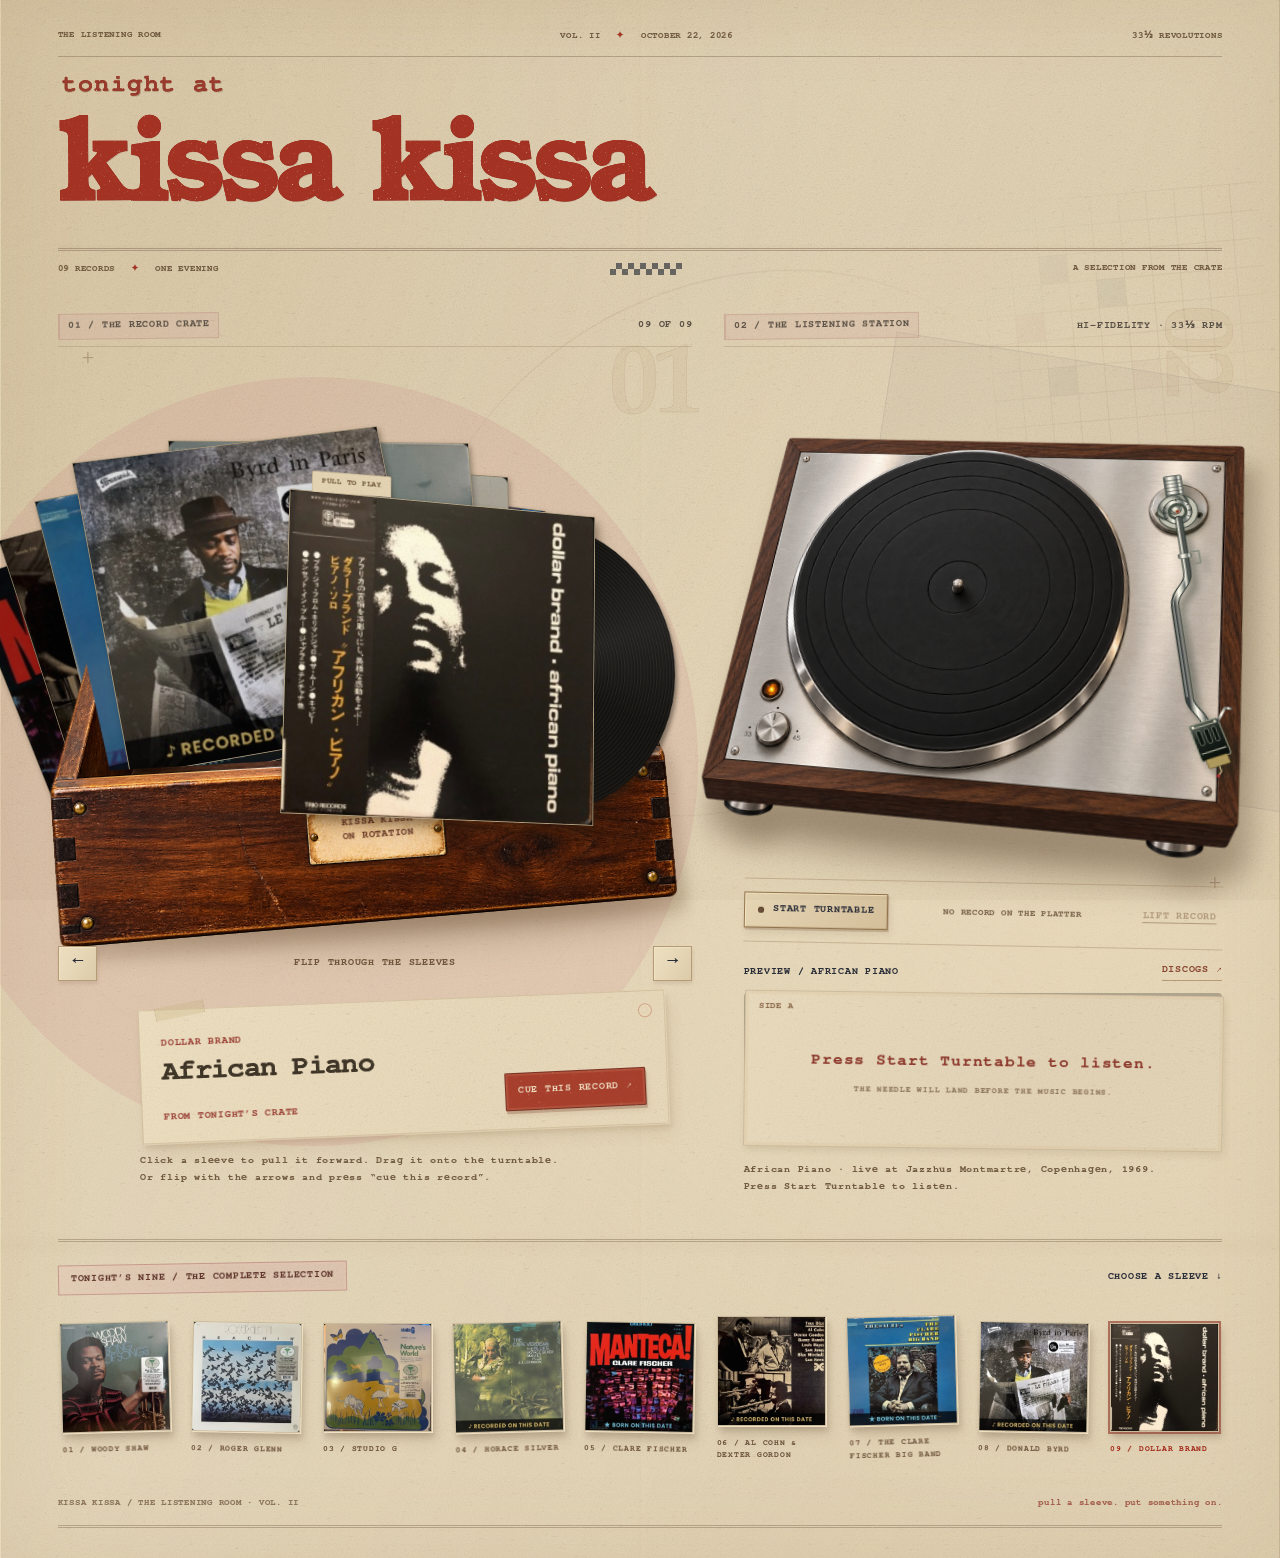
==== commit e48961a7: "Add files via upload" ====
--- a/index.html
+++ b/index.html
@@ -1,6 +1,92 @@
 <!doctype html>
 <html lang="en"><head><meta charset="utf-8"><meta name="viewport" content="width=device-width,initial-scale=1"><meta name="description" content="Dig through tonight’s records at Kissa Kissa. Pick a sleeve, cue the turntable, and listen."><title>Tonight at Kissa Kissa — Volume II</title><style>
-@font-face{font-family:Kissa;src:url('assets/heading.otf')}*{box-sizing:border-box}[hidden]{display:none!important}body{margin:0;background:#e9dfcb;color:#3b2e22;font-family:Georgia,serif;overflow-x:hidden}body:before{content:'';position:fixed;inset:0;z-index:100;pointer-events:none;opacity:.16;background-image:url("data:image/svg+xml,%3Csvg xmlns='http://www.w3.org/2000/svg' width='180' height='180'%3E%3Cfilter id='n'%3E%3CfeTurbulence type='fractalNoise' baseFrequency='.75' numOctaves='3' stitchTiles='stitch'/%3E%3C/filter%3E%3Cpath d='M0 0h180v180H0z' filter='url(%23n)' opacity='.5'/%3E%3C/svg%3E")}main{max-width:1600px;margin:auto;padding:28px 4.5vw 25px;background:radial-gradient(ellipse at 80% 20%,#ffedc04d,transparent 60%)}header{display:flex;justify-content:space-between;align-items:flex-end;padding-bottom:20px;border-bottom:1px solid #aa9778}h1{font-family:Kissa,'Arial Narrow',sans-serif;font-weight:400;font-size:clamp(52px,7.8vw,126px);line-height:.86;letter-spacing:-3px;margin:0;color:#bc2315}header small{text-align:right;line-height:1.9;margin-bottom:2px}.mono,small,button,a{font-family:'Courier New',monospace}small,.eyebrow{font-size:10px;letter-spacing:1.7px;text-transform:uppercase}button{cursor:pointer;color:inherit}button:disabled{cursor:wait;opacity:.55}button:focus-visible,a:focus-visible{outline:2px solid #bc2315;outline-offset:5px}.label{display:flex;justify-content:space-between;align-items:center;font:10px 'Courier New';letter-spacing:1.5px;color:#7b644b}.scene{display:grid;grid-template-columns:1.08fr 1fr;gap:5%;padding-top:28px;align-items:start}.crate-column{min-width:0}.crate-stage{position:relative;width:100%;aspect-ratio:1.23;margin-top:56px;perspective:1200px;isolation:isolate;touch-action:pan-y}.crate-stage:after{content:'';position:absolute;left:3%;right:3%;bottom:2%;height:8%;background:#3e250e55;border-radius:50%;filter:blur(17px);z-index:-1}.crate-body,.crate-front{position:absolute;bottom:0;width:100%;height:auto;display:block;pointer-events:none;user-select:none}.crate-body{z-index:0}.crate-front{z-index:40;clip-path:polygon(0 0,4% 0,9% 56%,91% 56%,96% 0,100% 0,100% 100%,0 100%)}.crate-label{position:absolute;z-index:41;bottom:14.5%;left:39%;width:22%;text-align:center;font:clamp(6px,.65vw,10px)/1.5 'Courier New';letter-spacing:1.4px;pointer-events:none;color:#4c3521;transform:rotate(-.3deg)}.sleeve{position:absolute;top:3%;left:21%;width:58%;aspect-ratio:1;border:0;padding:0;background:#b3a38b;box-shadow:3px 5px 10px #24160770;transform-origin:50% 95%;transition:transform .6s cubic-bezier(.2,.7,.2,1),filter .45s;transform-style:preserve-3d;will-change:transform;touch-action:pan-y;user-select:none}.sleeve>img{display:block;width:100%;height:100%;object-fit:cover;border:1px solid #b9aa8b;pointer-events:none;-webkit-user-drag:none}.sleeve:after{content:'';position:absolute;inset:0;pointer-events:none;background:linear-gradient(110deg,#fff2,transparent 28%,#0001);box-shadow:inset 0 0 0 2px #cbb99940}.sleeve.current{cursor:grab}.sleeve.current:active{cursor:grabbing}.sleeve .pull-tab{position:absolute;top:-24px;left:8%;background:#ece0c4;padding:6px 13px 5px;border-radius:2px 2px 0 0;font:9px 'Courier New';letter-spacing:2px;box-shadow:1px -2px 3px #533a2020;z-index:-1}.sleeve:not(.current) .pull-tab{display:none}.sleeve.current:hover{filter:brightness(1.05)!important}.browse-controls{display:flex;justify-content:space-between;align-items:center;margin-top:17px;border-bottom:1px solid #b7a383;padding-bottom:16px}.arrow{border:1px solid #ac9674;background:transparent;padding:8px 15px;font-size:18px;line-height:1}.arrow:hover{color:#bd2819;border-color:#bd2819;background:#f3e8d2}.browse-controls span{font:10px 'Courier New';letter-spacing:1.4px}.crate-info{display:grid;grid-template-columns:1fr auto;gap:15px;padding-top:16px}.crate-info h2{font-weight:400;font-size:clamp(23px,2.4vw,37px);line-height:1.05;margin:7px 0 8px}.crate-info small{color:#9a2f1f}.cue{align-self:center;background:#b62a1b;color:#f6e8d0;border:1px solid #992114;padding:13px 16px;box-shadow:1px 3px 3px #7c351b25;font-size:10px;letter-spacing:1px;white-space:nowrap}.cue:hover{background:#922214;transform:translateY(-1px)}.hint{font:10px/1.7 'Courier New';color:#8a7355;margin:14px 0 0}.deck-column{padding-top:0;min-width:0}.deck{position:relative;aspect-ratio:1;margin-top:20px;isolation:isolate;transition:filter .25s}.deck-body{position:absolute;inset:0;width:100%;height:100%;object-fit:contain;pointer-events:none;filter:drop-shadow(8px 17px 12px #3d281c40);user-select:none}.deck.drop-target{filter:drop-shadow(0 0 12px #c77a3980)}.deck.drop-target:after{content:'RELEASE TO CUE';position:absolute;inset:43% 22% auto;background:#eee1c8e6;color:#a1281c;padding:15px;text-align:center;font:12px monospace;z-index:20;border:1px solid #b88040}.deck-disc{position:absolute;left:11.2%;top:12.5%;width:66.4%;aspect-ratio:1;border-radius:50%;z-index:2;opacity:0;transition:opacity .3s}.vinyl{width:100%;height:100%;border-radius:50%;position:relative;display:grid;place-items:center;background:repeating-radial-gradient(circle,#11100e 0,#171613 1px,#0d0c0a 2px,#24221d 3px,#141311 4px);box-shadow:0 1px 2px #000b,inset 0 0 0 2px #3b3932}.vinyl:before{content:'';position:absolute;inset:0;border-radius:50%;background:conic-gradient(from 25deg,transparent,#ffffff12 12%,transparent 25%,transparent 50%,#ffffff1c 60%,transparent 75%);pointer-events:none;z-index:2}.vinyl:after{content:'';position:absolute;left:49.3%;top:49.3%;width:1.4%;height:1.4%;background:linear-gradient(100deg,#222,#e8dfca);border-radius:50%;box-shadow:0 0 0 1px #0007;z-index:4}.record-label{width:31%;height:31%;border-radius:50%;overflow:hidden;position:relative;display:grid;place-items:center;background:#bd3921;box-shadow:0 0 0 1px #bca87540}.record-label img{width:100%;height:100%;object-fit:cover;filter:sepia(.15) saturate(.8)}.record-label:after{content:'';position:absolute;inset:0;border-radius:50%;box-shadow:inset 0 0 0 6px #d4b78a33,inset 0 0 0 1px #c5b190}.rotor{animation:turn 1.8s linear infinite;animation-play-state:paused}.spinning .rotor{animation-play-state:running}.tonearm{position:absolute;left:83.2%;top:23.4%;width:5%;height:58%;z-index:5;transform-origin:50% 4%;transform:rotate(-11deg);transition:transform 1s cubic-bezier(.3,.1,.2,1);pointer-events:none;filter:drop-shadow(3px 5px 2px #25190f50)}.tonearm.engaged{transform:rotate(24deg)}.arm-pivot{position:absolute;left:-25%;top:-1%;width:150%;aspect-ratio:1;border-radius:50%;background:radial-gradient(circle at 35% 25%,#f5f2e5,#6a6861 50%,#c2bbac 65%,#53514b 70%);box-shadow:1px 2px 3px #0007;z-index:2}.arm-shaft{position:absolute;left:38%;top:3%;width:26%;height:80%;border-radius:8px;background:linear-gradient(90deg,#66645b,#efecdf 35%,#a7a193 70%,#59564e);transform:rotate(-1deg);box-shadow:0 0 0 1px #847c6c}.arm-head{position:absolute;left:9%;top:77%;width:90%;height:15%;background:linear-gradient(90deg,#262723,#42433b,#181b17);border-radius:2px;transform:rotate(10deg);border-bottom:4px solid #b89949;box-shadow:1px 2px 2px #0005}.arm-head:after{content:'';position:absolute;right:-50%;top:15%;width:140%;height:2px;background:#9c9a8b;transform:rotate(-25deg)}.deck-controls{display:flex;align-items:center;justify-content:space-between;border-top:1px solid #b7a383;border-bottom:1px solid #b7a383;padding:12px 0;margin-top:-24px;position:relative;z-index:10;gap:12px}.power-button{display:flex;align-items:center;gap:9px;background:#e4d5b8;border:1px solid #ac9674;padding:9px 12px;font-size:10px;letter-spacing:1px}.power-button:hover{background:#f4e9d5}.power-light{width:6px;height:6px;border-radius:50%;background:#70533a;box-shadow:inset 0 0 2px #2d1a0b}.spinning+.deck-controls .power-light,.power-button[aria-pressed=true] .power-light{background:#e9a333;box-shadow:0 0 9px #f69f32}.deck-controls small{font-size:9px;color:#7b644b}.lift{border:0;background:none;text-decoration:underline;text-underline-offset:4px;font-size:10px;color:#8b6b4e}.on-deck{display:flex;justify-content:space-between;align-items:center;padding:15px 0 9px;gap:10px}.on-deck span{font:10px 'Courier New';letter-spacing:1px}.on-deck a{font-size:9px;color:#8b4630;text-decoration:none;border-bottom:1px solid #b79a74;padding-bottom:3px}.player{min-height:152px}.player iframe{width:100%;height:152px;border:0;border-radius:12px;background:#292827;box-shadow:2px 4px 9px #5c43241a}.empty-player{padding:20px;background:#f3e9d4;border:1px solid #c8b593;font:11px/1.8 monospace;min-height:152px;display:flex;align-items:center}.empty-player a{color:#a42f1e}.shelf{border-top:1px solid #b7a383;margin-top:28px;padding-top:19px}.shelf-header{display:flex;justify-content:space-between;margin-bottom:20px}.thumbnails{display:grid;grid-template-columns:repeat(9,1fr);gap:18px}.thumb{border:0;padding:0;background:none;text-align:left;transition:transform .3s;color:#6d573d;min-width:0}.thumb:hover{transform:translateY(-6px) rotate(-2deg)}.thumb img{width:100%;aspect-ratio:1;object-fit:cover;box-shadow:2px 4px 6px #36220f3b;display:block;filter:saturate(.85);transition:box-shadow .2s,filter .2s}.thumb[aria-pressed=true] img{box-shadow:0 0 0 2px #b52a1b,3px 5px 7px #36220f40;filter:saturate(1)}.thumb small{font-size:8px;letter-spacing:.5px;line-height:1.5;display:block;margin-top:10px}.thumb[aria-pressed=true] small{color:#a7291b}footer{display:flex;justify-content:space-between;padding-top:26px;color:#8b7458;font:9px 'Courier New';letter-spacing:1px}.flight-disc{transform-origin:top left;position:fixed;z-index:150;pointer-events:none}.drag-ghost{position:fixed;pointer-events:none;z-index:150;box-shadow:8px 15px 24px #35220e55;transform:rotate(-8deg);opacity:.9}.drag-ghost img{display:block;width:100%;height:100%;object-fit:cover}@keyframes turn{to{transform:rotate(360deg)}}@media(min-width:1700px){main{padding-left:65px;padding-right:65px}}@media(max-width:900px){main{padding:24px 5vw}header small{display:none}h1{font-size:clamp(50px,10vw,90px);letter-spacing:-1px}.scene{gap:4%}.crate-info{grid-template-columns:1fr}.cue{justify-self:start;padding:10px}.deck-controls{margin-top:-10px;flex-wrap:wrap}.thumbnails{gap:11px}.thumb small{font-size:7px}.hint{font-size:9px}.on-deck{flex-wrap:wrap}.label{font-size:8px}}@media(max-width:620px){.scene{grid-template-columns:1fr;padding-top:23px;gap:30px}.crate-stage{margin-top:45px;aspect-ratio:1.3}.crate-info{grid-template-columns:1fr auto;align-items:center}.crate-info h2{font-size:27px}.deck{max-width:500px;margin:12px auto 0}.deck-controls{margin-top:-20px}.thumbnails{display:flex;overflow-x:auto;padding:3px 3px 15px;scrollbar-color:#a78c65 transparent;gap:14px}.thumb{min-width:95px;flex:0 0 95px}.thumb small{font-size:8px}h1{font-size:clamp(50px,12.5vw,78px);line-height:1;letter-spacing:-1.3px}.shelf{margin-top:24px}.crate-label{font-size:7px}.tonearm{width:5%}.on-deck{padding-top:18px}.player{min-height:152px}footer{font-size:8px;gap:20px}.shelf-header small{font-size:8px}.cue{font-size:9px;padding:12px}}
+@font-face{font-family:Kissa;src:url("[data-uri]")}*{box-sizing:border-box}[hidden]{display:none!important}body{margin:0;background:#e9dfcb;color:#3b2e22;font-family:Georgia,serif;overflow-x:hidden}body:before{content:'';position:fixed;inset:0;z-index:100;pointer-events:none;opacity:.16;background-image:url("data:image/svg+xml,%3Csvg xmlns='http://www.w3.org/2000/svg' width='180' height='180'%3E%3Cfilter id='n'%3E%3CfeTurbulence type='fractalNoise' baseFrequency='.75' numOctaves='3' stitchTiles='stitch'/%3E%3C/filter%3E%3Cpath d='M0 0h180v180H0z' filter='url(%23n)' opacity='.5'/%3E%3C/svg%3E")}main{max-width:1600px;margin:auto;padding:28px 4.5vw 25px;background:radial-gradient(ellipse at 80% 20%,#ffedc04d,transparent 60%)}header{display:flex;justify-content:space-between;align-items:flex-end;padding-bottom:20px;border-bottom:1px solid #aa9778}h1{font-family:Kissa,'Arial Narrow',sans-serif;font-weight:400;font-size:clamp(52px,7.8vw,126px);line-height:.86;letter-spacing:-3px;margin:0;color:#bc2315}header small{text-align:right;line-height:1.9;margin-bottom:2px}.mono,small,button,a{font-family:'Courier New',monospace}small,.eyebrow{font-size:10px;letter-spacing:1.7px;text-transform:uppercase}button{cursor:pointer;color:inherit}button:disabled{cursor:wait;opacity:.55}button:focus-visible,a:focus-visible{outline:2px solid #bc2315;outline-offset:5px}.label{display:flex;justify-content:space-between;align-items:center;font:10px 'Courier New';letter-spacing:1.5px;color:#7b644b}.scene{display:grid;grid-template-columns:1.08fr 1fr;gap:5%;padding-top:28px;align-items:start}.crate-column{min-width:0}.crate-stage{position:relative;width:100%;aspect-ratio:1.23;margin-top:56px;perspective:1200px;isolation:isolate;touch-action:pan-y}.crate-stage:after{content:'';position:absolute;left:3%;right:3%;bottom:2%;height:8%;background:#3e250e55;border-radius:50%;filter:blur(17px);z-index:-1}.crate-body,.crate-front{position:absolute;bottom:0;width:100%;height:auto;display:block;pointer-events:none;user-select:none}.crate-body{z-index:0}.crate-front{z-index:40;clip-path:polygon(0 0,4% 0,9% 56%,91% 56%,96% 0,100% 0,100% 100%,0 100%)}.crate-label{position:absolute;z-index:41;bottom:14.5%;left:39%;width:22%;text-align:center;font:clamp(6px,.65vw,10px)/1.5 'Courier New';letter-spacing:1.4px;pointer-events:none;color:#4c3521;transform:rotate(-.3deg)}.sleeve{position:absolute;top:3%;left:21%;width:58%;aspect-ratio:1;border:0;padding:0;background:#b3a38b;box-shadow:3px 5px 10px #24160770;transform-origin:50% 95%;transition:transform .6s cubic-bezier(.2,.7,.2,1),filter .45s;transform-style:preserve-3d;will-change:transform;touch-action:pan-y;user-select:none}.sleeve>img{display:block;width:100%;height:100%;object-fit:cover;border:1px solid #b9aa8b;pointer-events:none;-webkit-user-drag:none}.sleeve:after{content:'';position:absolute;inset:0;pointer-events:none;background:linear-gradient(110deg,#fff2,transparent 28%,#0001);box-shadow:inset 0 0 0 2px #cbb99940}.sleeve.current{cursor:grab}.sleeve.current:active{cursor:grabbing}.sleeve .pull-tab{position:absolute;top:-24px;left:8%;background:#ece0c4;padding:6px 13px 5px;border-radius:2px 2px 0 0;font:9px 'Courier New';letter-spacing:2px;box-shadow:1px -2px 3px #533a2020;z-index:-1}.sleeve:not(.current) .pull-tab{display:none}.sleeve.current:hover{filter:brightness(1.05)!important}.browse-controls{display:flex;justify-content:space-between;align-items:center;margin-top:17px;border-bottom:1px solid #b7a383;padding-bottom:16px}.arrow{border:1px solid #ac9674;background:transparent;padding:8px 15px;font-size:18px;line-height:1}.arrow:hover{color:#bd2819;border-color:#bd2819;background:#f3e8d2}.browse-controls span{font:10px 'Courier New';letter-spacing:1.4px}.crate-info{display:grid;grid-template-columns:1fr auto;gap:15px;padding-top:16px}.crate-info h2{font-weight:400;font-size:clamp(23px,2.4vw,37px);line-height:1.05;margin:7px 0 8px}.crate-info small{color:#9a2f1f}.cue{align-self:center;background:#b62a1b;color:#f6e8d0;border:1px solid #992114;padding:13px 16px;box-shadow:1px 3px 3px #7c351b25;font-size:10px;letter-spacing:1px;white-space:nowrap}.cue:hover{background:#922214;transform:translateY(-1px)}.hint{font:10px/1.7 'Courier New';color:#8a7355;margin:14px 0 0}.deck-column{padding-top:0;min-width:0}.deck{position:relative;aspect-ratio:1;margin-top:20px;isolation:isolate;transition:filter .25s}.deck-body{position:absolute;inset:0;width:100%;height:100%;object-fit:contain;pointer-events:none;filter:drop-shadow(8px 17px 12px #3d281c40);user-select:none}.deck.drop-target{filter:drop-shadow(0 0 12px #c77a3980)}.deck.drop-target:after{content:'RELEASE TO CUE';position:absolute;inset:43% 22% auto;background:#eee1c8e6;color:#a1281c;padding:15px;text-align:center;font:12px monospace;z-index:20;border:1px solid #b88040}.deck-disc{position:absolute;left:11.2%;top:12.5%;width:66.4%;aspect-ratio:1;border-radius:50%;z-index:2;opacity:0;transition:opacity .3s}.vinyl{width:100%;height:100%;border-radius:50%;position:relative;display:grid;place-items:center;background:repeating-radial-gradient(circle,#11100e 0,#171613 1px,#0d0c0a 2px,#24221d 3px,#141311 4px);box-shadow:0 1px 2px #000b,inset 0 0 0 2px #3b3932}.vinyl:before{content:'';position:absolute;inset:0;border-radius:50%;background:conic-gradient(from 25deg,transparent,#ffffff12 12%,transparent 25%,transparent 50%,#ffffff1c 60%,transparent 75%);pointer-events:none;z-index:2}.vinyl:after{content:'';position:absolute;left:49.3%;top:49.3%;width:1.4%;height:1.4%;background:linear-gradient(100deg,#222,#e8dfca);border-radius:50%;box-shadow:0 0 0 1px #0007;z-index:4}.record-label{width:31%;height:31%;border-radius:50%;overflow:hidden;position:relative;display:grid;place-items:center;background:#bd3921;box-shadow:0 0 0 1px #bca87540}.record-label img{width:100%;height:100%;object-fit:cover;filter:sepia(.15) saturate(.8)}.record-label:after{content:'';position:absolute;inset:0;border-radius:50%;box-shadow:inset 0 0 0 6px #d4b78a33,inset 0 0 0 1px #c5b190}.rotor{animation:turn 1.8s linear infinite;animation-play-state:paused}.spinning .rotor{animation-play-state:running}.tonearm{position:absolute;left:83.2%;top:23.4%;width:5%;height:58%;z-index:5;transform-origin:50% 4%;transform:rotate(-11deg);transition:transform 1s cubic-bezier(.3,.1,.2,1);pointer-events:none;filter:drop-shadow(3px 5px 2px #25190f50)}.tonearm.engaged{transform:rotate(24deg)}.arm-pivot{position:absolute;left:-25%;top:-1%;width:150%;aspect-ratio:1;border-radius:50%;background:radial-gradient(circle at 35% 25%,#f5f2e5,#6a6861 50%,#c2bbac 65%,#53514b 70%);box-shadow:1px 2px 3px #0007;z-index:2}.arm-shaft{position:absolute;left:38%;top:3%;width:26%;height:80%;border-radius:8px;background:linear-gradient(90deg,#66645b,#efecdf 35%,#a7a193 70%,#59564e);transform:rotate(-1deg);box-shadow:0 0 0 1px #847c6c}.arm-head{position:absolute;left:9%;top:77%;width:90%;height:15%;background:linear-gradient(90deg,#262723,#42433b,#181b17);border-radius:2px;transform:rotate(10deg);border-bottom:4px solid #b89949;box-shadow:1px 2px 2px #0005}.arm-head:after{content:'';position:absolute;right:-50%;top:15%;width:140%;height:2px;background:#9c9a8b;transform:rotate(-25deg)}.deck-controls{display:flex;align-items:center;justify-content:space-between;border-top:1px solid #b7a383;border-bottom:1px solid #b7a383;padding:12px 0;margin-top:-24px;position:relative;z-index:10;gap:12px}.power-button{display:flex;align-items:center;gap:9px;background:#e4d5b8;border:1px solid #ac9674;padding:9px 12px;font-size:10px;letter-spacing:1px}.power-button:hover{background:#f4e9d5}.power-light{width:6px;height:6px;border-radius:50%;background:#70533a;box-shadow:inset 0 0 2px #2d1a0b}.spinning+.deck-controls .power-light,.power-button[aria-pressed=true] .power-light{background:#e9a333;box-shadow:0 0 9px #f69f32}.deck-controls small{font-size:9px;color:#7b644b}.lift{border:0;background:none;text-decoration:underline;text-underline-offset:4px;font-size:10px;color:#8b6b4e}.on-deck{display:flex;justify-content:space-between;align-items:center;padding:15px 0 9px;gap:10px}.on-deck span{font:10px 'Courier New';letter-spacing:1px}.on-deck a{font-size:9px;color:#8b4630;text-decoration:none;border-bottom:1px solid #b79a74;padding-bottom:3px}.player{min-height:152px}.player iframe{width:100%;height:152px;border:0;border-radius:12px;background:#292827;box-shadow:2px 4px 9px #5c43241a}.empty-player{padding:20px;background:#f3e9d4;border:1px solid #c8b593;font:11px/1.8 monospace;min-height:152px;display:flex;align-items:center}.empty-player a{color:#a42f1e}.shelf{border-top:1px solid #b7a383;margin-top:28px;padding-top:19px}.shelf-header{display:flex;justify-content:space-between;margin-bottom:20px}.thumbnails{display:grid;grid-template-columns:repeat(9,1fr);gap:18px}.thumb{border:0;padding:0;background:none;text-align:left;transition:transform .3s;color:#6d573d;min-width:0}.thumb:hover{transform:translateY(-6px) rotate(-2deg)}.thumb img{width:100%;aspect-ratio:1;object-fit:cover;box-shadow:2px 4px 6px #36220f3b;display:block;filter:saturate(.85);transition:box-shadow .2s,filter .2s}.thumb[aria-pressed=true] img{box-shadow:0 0 0 2px #b52a1b,3px 5px 7px #36220f40;filter:saturate(1)}.thumb small{font-size:8px;letter-spacing:.5px;line-height:1.5;display:block;margin-top:10px}.thumb[aria-pressed=true] small{color:#a7291b}footer{display:flex;justify-content:space-between;padding-top:26px;color:#8b7458;font:9px 'Courier New';letter-spacing:1px}.flight-disc{transform-origin:top left;position:fixed;z-index:150;pointer-events:none}.drag-ghost{position:fixed;pointer-events:none;z-index:150;box-shadow:8px 15px 24px #35220e55;transform:rotate(-8deg);opacity:.9}.drag-ghost img{display:block;width:100%;height:100%;object-fit:cover}@keyframes turn{to{transform:rotate(360deg)}}@media(min-width:1700px){main{padding-left:65px;padding-right:65px}}@media(max-width:900px){main{padding:24px 5vw}header small{display:none}h1{font-size:clamp(50px,10vw,90px);letter-spacing:-1px}.scene{gap:4%}.crate-info{grid-template-columns:1fr}.cue{justify-self:start;padding:10px}.deck-controls{margin-top:-10px;flex-wrap:wrap}.thumbnails{gap:11px}.thumb small{font-size:7px}.hint{font-size:9px}.on-deck{flex-wrap:wrap}.label{font-size:8px}}@media(max-width:620px){.scene{grid-template-columns:1fr;padding-top:23px;gap:30px}.crate-stage{margin-top:45px;aspect-ratio:1.3}.crate-info{grid-template-columns:1fr auto;align-items:center}.crate-info h2{font-size:27px}.deck{max-width:500px;margin:12px auto 0}.deck-controls{margin-top:-20px}.thumbnails{display:flex;overflow-x:auto;padding:3px 3px 15px;scrollbar-color:#a78c65 transparent;gap:14px}.thumb{min-width:95px;flex:0 0 95px}.thumb small{font-size:8px}h1{font-size:clamp(50px,12.5vw,78px);line-height:1;letter-spacing:-1.3px}.shelf{margin-top:24px}.crate-label{font-size:7px}.tonearm{width:5%}.on-deck{padding-top:18px}.player{min-height:152px}footer{font-size:8px;gap:20px}.shelf-header small{font-size:8px}.cue{font-size:9px;padding:12px}}
 @media(prefers-reduced-motion:reduce){*{scroll-behavior:auto!important;transition:none!important}.rotor{animation:none}.sleeve{will-change:auto}}
-</style><link rel="stylesheet" href="flair.css"><link rel="stylesheet" href="volume-ii.css"></head><body><svg width="0" height="0" aria-hidden="true" focusable="false" style="position:absolute;overflow:hidden"><defs><filter id="worn-ink" x="-3%" y="-8%" width="106%" height="116%" color-interpolation-filters="sRGB"><feTurbulence type="fractalNoise" baseFrequency=".86" numOctaves="3" seed="27" result="noise"/><feColorMatrix in="noise" type="matrix" values="0 0 0 0 0 0 0 0 0 0 0 0 0 0 0 .333 .333 .333 0 0" result="alpha"/><feComponentTransfer in="alpha" result="wear"><feFuncA type="linear" slope="5" intercept="-3.12"/></feComponentTransfer><feComposite in="SourceGraphic" in2="wear" operator="out" result="printed"/><feDisplacementMap in="printed" in2="noise" scale=".12" xChannelSelector="R" yChannelSelector="G"/></filter><filter id="pressed-lettering" x="-4%" y="-12%" width="108%" height="124%" color-interpolation-filters="sRGB"><feTurbulence type="fractalNoise" baseFrequency=".035 .16" numOctaves="3" seed="12" result="edge"/><feMorphology in="SourceGraphic" operator="dilate" radius=".23" result="heavy"/><feDisplacementMap in="heavy" in2="edge" scale="1.1" xChannelSelector="R" yChannelSelector="G" result="pressed"/><feTurbulence type="fractalNoise" baseFrequency=".78" numOctaves="3" seed="21" result="grain"/><feColorMatrix in="grain" type="matrix" values="0 0 0 0 0 0 0 0 0 0 0 0 0 0 0 .333 .333 .333 0 0"/><feComponentTransfer result="wear"><feFuncA type="linear" slope="6" intercept="-3.5"/></feComponentTransfer><feComposite in="pressed" in2="wear" operator="out" result="ink"/><feGaussianBlur in="ink" stdDeviation=".26" result="bleed"/><feMerge><feMergeNode in="bleed"/><feMergeNode in="ink"/></feMerge></filter><filter id="soft-ink" x="-3%" y="-8%" width="106%" height="116%" color-interpolation-filters="sRGB"><feTurbulence type="fractalNoise" baseFrequency=".72" numOctaves="2" seed="14" result="noise"/><feColorMatrix in="noise" type="matrix" values="0 0 0 0 0 0 0 0 0 0 0 0 0 0 0 .333 .333 .333 0 0" result="alpha"/><feComponentTransfer in="alpha" result="wear"><feFuncA type="linear" slope="4" intercept="-2.6"/></feComponentTransfer><feComposite in="SourceGraphic" in2="wear" operator="out"/></filter></defs></svg><main><div class="edition-line"><span>THE LISTENING ROOM</span><span>VOL. II <i>✦</i> OCTOBER 22, 2026</span><span>33⅓ REVOLUTIONS</span></div><header><div class="masthead"><span class="tonight">tonight at</span><h1 aria-label="kissa kissa"><span class="ink-word"><i>k</i><i>i</i><i>s</i><i>s</i><i>a</i></span> <span class="ink-word"><i>k</i><i>i</i><i>s</i><i>s</i><i>a</i></span></h1></div></header><div class="issue-line"><span>09 RECORDS <i>✦</i> ONE EVENING</span><span class="checkers" aria-hidden="true"></span><span>A SELECTION FROM THE CRATE</span></div><section class="scene"><div class="printed-geometry" aria-hidden="true"><div class="rose-disc"></div><div class="ink-square"></div><div class="crossword"></div><div class="orbital-line"></div><span class="crosshair crosshair-one">+</span><span class="crosshair crosshair-two">+</span></div><div class="crate-column"><span class="figure-number" aria-hidden="true">01</span><div class="label"><span>01 / THE RECORD CRATE</span><span id="count">09 OF 09</span></div><div class="crate-stage" id="crate" aria-label="Interactive crate of tonight's records"><img class="crate-body" src="assets/crate.png" alt="" draggable="false"><div id="sleeves"></div><img class="crate-front" src="assets/crate.png" alt="" draggable="false"><span class="crate-label">KISSA KISSA<br>ON ROTATION</span></div><div class="browse-controls"><button class="arrow" id="prev" aria-label="Previous record">←</button><span>FLIP THROUGH THE SLEEVES</span><button class="arrow" id="next" aria-label="Next record">→</button></div><article class="crate-info" aria-live="polite"><div><small id="artist"></small><h2 id="title"></h2><small id="tag"></small></div><button class="cue" id="cue">CUE THIS RECORD ↗</button></article><p class="hint">Click a sleeve to pull it forward. Drag it onto the turntable.<br>Or flip with the arrows and press “cue this record”.</p></div><div class="deck-column"><span class="figure-number" aria-hidden="true">02</span><div class="label"><span>02 / THE LISTENING STATION</span><span>HI-FIDELITY · 33⅓ RPM</span></div><div class="deck" id="deck" aria-label="Turntable drop area"><img class="deck-body" src="assets/turntable.png" alt="Vintage walnut and brushed silver turntable" draggable="false"><div class="deck-disc" id="deck-disc"><div class="vinyl rotor"><div class="record-label"><img id="disc-label" src="assets/8.jpg" alt=""></div></div></div><div class="tonearm" id="arm" aria-hidden="true"><div class="arm-assembly" id="arm-assembly"><svg viewBox="0 0 120 580" xmlns="http://www.w3.org/2000/svg" focusable="false"><defs><linearGradient id="chrome"><stop stop-color="#3e4546"/><stop offset=".16" stop-color="#aaa99c"/><stop offset=".33" stop-color="#fffcef"/><stop offset=".5" stop-color="#d4d1c1"/><stop offset=".72" stop-color="#666f6d"/><stop offset=".85" stop-color="#f1eee0"/><stop offset="1" stop-color="#535954"/></linearGradient><radialGradient id="gimbal" cx="35%" cy="28%"><stop stop-color="#fffeee"/><stop offset=".35" stop-color="#c9c7b5"/><stop offset=".6" stop-color="#59605a"/><stop offset=".75" stop-color="#a4a795"/><stop offset=".85" stop-color="#373e38"/><stop offset="1" stop-color="#c4c2af"/></radialGradient><linearGradient id="shell" x2=".2" y2="1"><stop stop-color="#6d7466"/><stop offset=".4" stop-color="#242d27"/><stop offset="1" stop-color="#101812"/></linearGradient></defs><g><rect x="43" y="-58" width="34" height="66" rx="5" fill="url(#chrome)" stroke="#686e64" stroke-width="2"/><path d="M44-48h32M44-40h32M44-32h32M44-24h32M44-16h32" stroke="#404a41" stroke-width="2" opacity=".6"/><circle cx="60" cy="23" r="38" fill="url(#gimbal)" stroke="#4c5549" stroke-width="2"/><circle cx="60" cy="23" r="27" fill="url(#chrome)" stroke="#454b42" stroke-width="2"/><circle cx="60" cy="23" r="19" fill="#485345"/><circle cx="60" cy="23" r="13" fill="url(#gimbal)"/><path d="M34 9l5 3M32 23h7M35 37l5-3M60-5v6M83 9l-5 3M87 23h-7M83 38l-6-4" stroke="#232f26" stroke-width="1.5"/><circle cx="60" cy="23" r="4" fill="#a33b2a" stroke="#d8af6e"/><path d="M60 40 V155 C60 184 28 192 28 223 V405 C28 428 50 435 50 460" fill="none" stroke="#303c35" stroke-width="15" stroke-linecap="round"/><path d="M60 40 V155 C60 184 28 192 28 223 V405 C28 428 50 435 50 460" fill="none" stroke="url(#chrome)" stroke-width="11" stroke-linecap="round"/><path d="M57 44 V153 C57 182 25 190 25 222 V402" fill="none" stroke="#fffce7" stroke-width="1.5" opacity=".85"/><rect x="48" y="115" width="24" height="10" rx="3" fill="url(#chrome)" stroke="#4e584d"/><path d="M72 113h15v26h-9" fill="none" stroke="#828c7b" stroke-width="3"/><g transform="rotate(-12 50 480)"><rect x="25" y="451" width="52" height="69" rx="4" fill="url(#shell)" stroke="#91977f" stroke-width="2"/><path d="M29 458h44M29 506h44" stroke="#adb09a" stroke-width="2"/><rect x="33" y="464" width="8" height="28" rx="4" fill="#111b16" stroke="#9da38d"/><rect x="47" y="464" width="8" height="28" rx="4" fill="#111b16" stroke="#9da38d"/><rect x="61" y="464" width="7" height="28" rx="3.5" fill="#111b16" stroke="#9da38d"/><circle cx="31" cy="456" r="2.5" fill="#e7e3ca"/><circle cx="71" cy="456" r="2.5" fill="#e7e3ca"/><path d="M76 457l20-18 10 4" stroke="url(#chrome)" stroke-width="5" stroke-linecap="round" fill="none"/><rect x="32" y="518" width="38" height="17" rx="2" fill="#b39a53" stroke="#675624"/><path d="M50 535v10l-8 6" stroke="#ddca89" stroke-width="2" fill="none"/><circle class="stylus" cx="42" cy="551" r="3" fill="#c82f32"/></g></g></svg></div></div></div><div class="deck-controls"><button class="power-button" id="power" aria-pressed="false"><span class="power-light"></span><span id="power-text">START TURNTABLE</span></button><small id="status" role="status">NO RECORD ON THE PLATTER</small><button class="lift" id="lift" disabled>LIFT RECORD</button></div><div class="on-deck"><span id="on-deck">PREVIEW / AFRICAN PIANO</span><a id="discogs" target="_blank" rel="noopener">DISCOGS ↗</a></div><div class="player" id="player-wrap"><div class="player-gate" id="player-gate"><p class="gate-instruction" id="gate-instruction">Press Start Turntable to listen.</p><small>THE NEEDLE WILL LAND BEFORE THE MUSIC BEGINS.</small></div><div id="spotify-host" inert></div><div class="empty-player" id="no-player" hidden></div></div><p class="hint" id="player-note">Lower the needle to listen.</p></div></section><section class="shelf"><div class="shelf-header"><small>TONIGHT’S NINE / THE COMPLETE SELECTION</small><small>CHOOSE A SLEEVE ↓</small></div><div class="thumbnails" id="thumbnails" aria-label="All tonight's records"></div></section><footer><span>KISSA KISSA / THE LISTENING ROOM · VOL. II</span><a href="v1/">VIEW V1 ↗</a><span>PULL A SLEEVE. PUT SOMETHING ON.</span></footer></main>
-<script src="records.js"></script><script src="app.js"></script><script src="https://open.spotify.com/embed/iframe-api/v1" async></script></body></html>+</style><style>@font-face{font-family:Masthead;src:url("[data-uri]")}@font-face{font-family:Editorial;src:url("[data-uri]